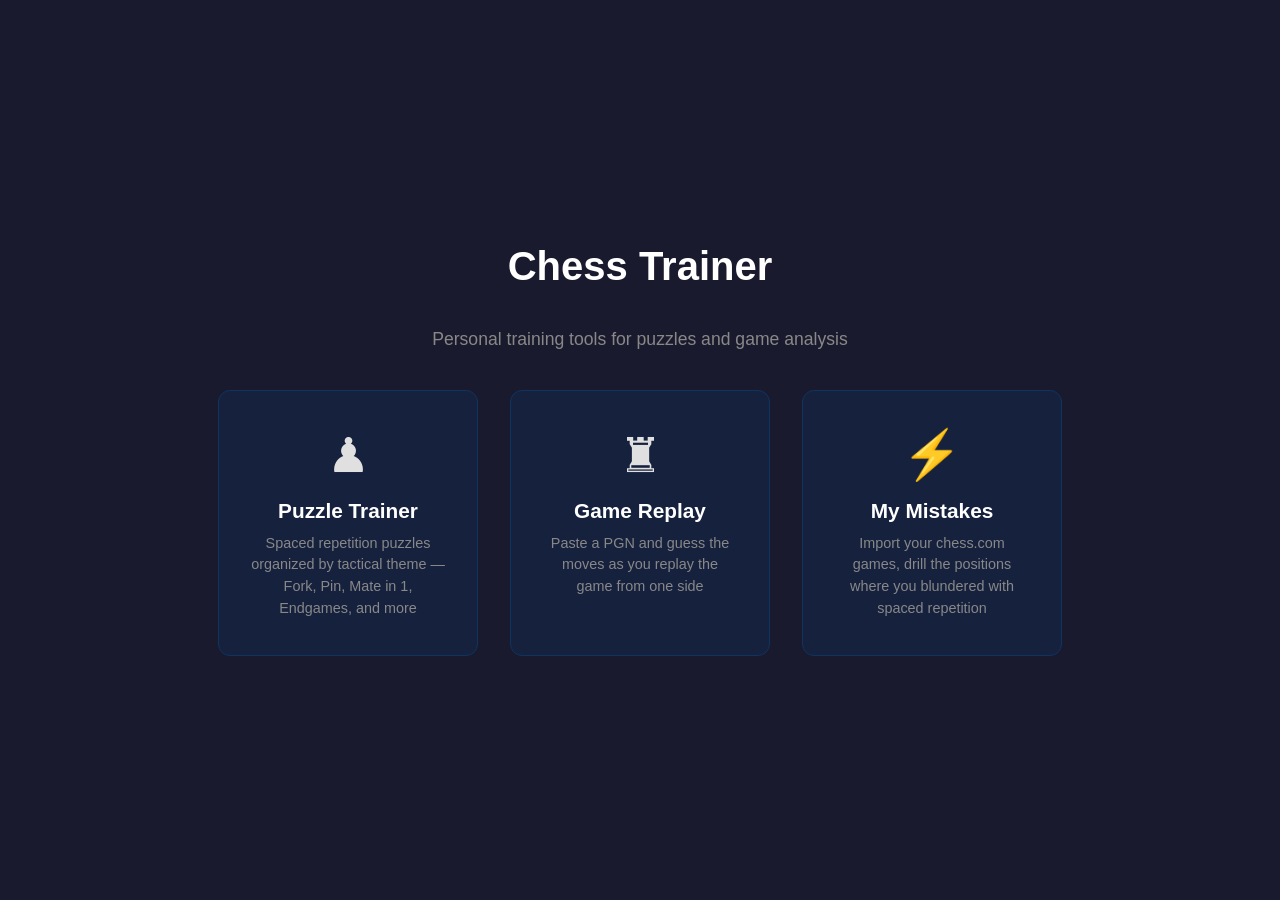
==== index.html @ f6393a5a "Initial commit: Chess Trainer app Puzzle trainer, game replay, and My Mistakes modules with spaced r" ====
<!DOCTYPE html>
<html lang="en">
<head>
  <meta charset="UTF-8">
  <meta name="viewport" content="width=device-width, initial-scale=1.0">
  <title>Chess Trainer</title>
  <link rel="stylesheet" href="css/style.css">
</head>
<body>
  <div class="home-container">
    <h1>Chess Trainer</h1>
    <p>Personal training tools for puzzles and game analysis</p>
    <div class="home-cards">
      <a href="puzzles.html" class="card">
        <div class="card-icon">♟</div>
        <h2>Puzzle Trainer</h2>
        <p>Spaced repetition puzzles organized by tactical theme — Fork, Pin, Mate in 1, Endgames, and more</p>
      </a>
      <a href="replay.html" class="card">
        <div class="card-icon">♜</div>
        <h2>Game Replay</h2>
        <p>Paste a PGN and guess the moves as you replay the game from one side</p>
      </a>
      <a href="analysis.html" class="card">
        <div class="card-icon">⚡</div>
        <h2>My Mistakes</h2>
        <p>Import your chess.com games, drill the positions where you blundered with spaced repetition</p>
      </a>
    </div>
  </div>
</body>
</html>
---- css/style.css ----
* {
  box-sizing: border-box;
  margin: 0;
  padding: 0;
}

body {
  font-family: 'Segoe UI', sans-serif;
  background: #1a1a2e;
  color: #e0e0e0;
  min-height: 100vh;
}

a { text-decoration: none; color: inherit; }

/* ── NAV ── */
nav {
  background: #16213e;
  padding: 12px 24px;
  display: flex;
  align-items: center;
  gap: 24px;
  border-bottom: 2px solid #0f3460;
}
nav .logo { font-size: 1.2rem; font-weight: 700; color: #e94560; }
nav a { color: #aaa; font-size: 0.95rem; transition: color 0.2s; }
nav a:hover, nav a.active { color: #fff; }

/* ── HOME ── */
.home-container {
  display: flex;
  flex-direction: column;
  align-items: center;
  justify-content: center;
  min-height: 100vh;
  gap: 40px;
  padding: 40px;
}
.home-container h1 { font-size: 2.5rem; color: #fff; }
.home-container > p { color: #888; font-size: 1.1rem; }
.home-cards {
  display: flex;
  gap: 32px;
  flex-wrap: wrap;
  justify-content: center;
}
.card {
  background: #16213e;
  border: 1px solid #0f3460;
  border-radius: 12px;
  padding: 36px 32px;
  width: 260px;
  text-align: center;
  transition: transform 0.2s, border-color 0.2s;
  cursor: pointer;
}
.card:hover { transform: translateY(-4px); border-color: #e94560; }
.card-icon { font-size: 3rem; margin-bottom: 16px; }
.card h2 { font-size: 1.3rem; margin-bottom: 10px; color: #fff; }
.card p { color: #888; font-size: 0.9rem; line-height: 1.5; }

/* ── PUZZLE PAGE ── */
.puzzle-layout {
  display: grid;
  grid-template-columns: 220px 1fr;
  min-height: calc(100vh - 49px);
}

/* sidebar */
.sidebar {
  background: #16213e;
  border-right: 1px solid #0f3460;
  padding: 16px 0;
  overflow-y: auto;
}
.sidebar-title {
  font-size: 0.75rem;
  font-weight: 700;
  letter-spacing: 1px;
  color: #555;
  text-transform: uppercase;
  padding: 0 16px 8px;
}
.theme-item {
  display: flex;
  justify-content: space-between;
  align-items: center;
  padding: 10px 16px;
  cursor: pointer;
  transition: background 0.15s;
  font-size: 0.9rem;
}
.theme-item:hover { background: #0f3460; }
.theme-item.active { background: #e94560; color: #fff; }
.all-due-item { border-bottom: 1px solid #0f3460; margin-bottom: 4px; color: #fff; }
.theme-item.active .theme-count { background: rgba(255,255,255,0.25); }
.theme-count {
  background: #0f3460;
  color: #aaa;
  border-radius: 10px;
  padding: 1px 8px;
  font-size: 0.75rem;
  min-width: 26px;
  text-align: center;
}

/* main area */
.puzzle-main {
  display: flex;
  flex-direction: column;
  align-items: center;
  padding: 32px 24px;
  gap: 20px;
}
.puzzle-main h2 { color: #fff; font-size: 1.1rem; align-self: flex-start; }
.board-wrap {
  position: relative;
}
#board { width: 440px; }

.info-bar {
  display: flex;
  justify-content: space-between;
  align-items: center;
  width: 440px;
  font-size: 0.85rem;
  color: #888;
}

/* ── FEEDBACK ── */
.feedback-area {
  width: 440px;
  min-height: 48px;
  display: flex;
  flex-direction: column;
  gap: 12px;
}
.feedback {
  font-size: 1.1rem;
  font-weight: 600;
  padding: 10px 16px;
  border-radius: 8px;
  display: none;
}
.feedback.correct { background: #1a4731; color: #4caf50; display: block; }
.feedback.wrong   { background: #4a1a1a; color: #e94560; display: block; }

.btn {
  padding: 10px 24px;
  border: none;
  border-radius: 8px;
  font-size: 0.95rem;
  font-weight: 600;
  cursor: pointer;
  transition: opacity 0.2s;
}
.btn:hover { opacity: 0.85; }
.btn-primary { background: #e94560; color: #fff; }
.btn-secondary { background: #0f3460; color: #ccc; }
.btn-row { display: flex; gap: 12px; }

/* SR rating buttons */
.btn-again { background: #c0392b; color: #fff; display: flex; flex-direction: column; align-items: center; gap: 2px; }
.btn-hard  { background: #d35400; color: #fff; display: flex; flex-direction: column; align-items: center; gap: 2px; }
.btn-good  { background: #27ae60; color: #fff; display: flex; flex-direction: column; align-items: center; gap: 2px; }
.btn-easy  { background: #2980b9; color: #fff; display: flex; flex-direction: column; align-items: center; gap: 2px; }
.rating-interval { font-size: 0.72rem; font-weight: 400; opacity: 0.85; }

#status-msg {
  color: #888;
  font-size: 0.9rem;
  text-align: center;
  padding: 20px;
}

/* ── BOARD FLASH ── */
.board-wrap.flash-correct { animation: flashGreen 0.5s; }
.board-wrap.flash-wrong   { animation: flashRed 0.5s; }
@keyframes flashGreen { 0%,100%{box-shadow:none} 50%{box-shadow:0 0 0 4px #4caf50} }
@keyframes flashRed   { 0%,100%{box-shadow:none} 50%{box-shadow:0 0 0 4px #e94560} }

/* ── REPLAY PAGE ── */
.replay-layout {
  display: grid;
  grid-template-columns: 220px 1fr;
  min-height: calc(100vh - 49px);
}

.replay-main {
  display: flex;
  flex-direction: column;
  align-items: center;
  padding: 24px;
  gap: 20px;
}

/* Folder sidebar */
.sidebar-new-folder {
  display: flex;
  align-items: center;
  gap: 8px;
  padding: 12px;
  border-bottom: 1px solid #0f3460;
}
.folder-input {
  flex: 1;
  background: #1a1a2e;
  border: 1px solid #0f3460;
  border-radius: 6px;
  color: #ccc;
  font-size: 0.83rem;
  padding: 5px 8px;
  outline: none;
  min-width: 0;
}
.folder-input:focus { border-color: #e94560; }
.btn-sm { padding: 6px 12px; font-size: 0.83rem; }

.folder-item { border-bottom: 1px solid #0d1526; }

.folder-header-row {
  display: flex;
  align-items: center;
  gap: 6px;
  padding: 10px 12px;
  cursor: pointer;
  transition: background 0.15s;
}
.folder-header-row:hover { background: #0f3460; }
.folder-toggle-icon { color: #555; font-size: 0.7rem; width: 12px; flex-shrink: 0; }
.folder-name-label { flex: 1; font-size: 0.88rem; color: #ccc; overflow: hidden; text-overflow: ellipsis; white-space: nowrap; }
.folder-del-btn {
  background: none;
  border: none;
  color: #444;
  cursor: pointer;
  font-size: 1.1rem;
  line-height: 1;
  padding: 0 2px;
  flex-shrink: 0;
}
.folder-del-btn:hover { color: #e94560; }

.folder-games { background: #0d1526; }
.game-item {
  display: flex;
  align-items: center;
  gap: 4px;
  padding: 7px 10px 7px 26px;
  cursor: pointer;
  transition: background 0.15s;
}
.game-item:hover { background: #0f3460; }
.game-item-name { flex: 1; font-size: 0.82rem; color: #aaa; overflow: hidden; text-overflow: ellipsis; white-space: nowrap; }
.game-item-date { font-size: 0.72rem; color: #444; flex-shrink: 0; }
.folder-empty-hint { padding: 7px 10px 7px 26px; color: #3a3a5a; font-size: 0.8rem; font-style: italic; }

.folder-select-input {
  background: #16213e;
  border: 1px solid #0f3460;
  border-radius: 6px;
  color: #ccc;
  font-size: 0.83rem;
  padding: 5px 8px;
  cursor: pointer;
  outline: none;
}
.folder-select-input:focus { border-color: #e94560; }

.pgn-panel {
  width: 100%;
  max-width: 900px;
  background: #16213e;
  border: 1px solid #0f3460;
  border-radius: 10px;
  padding: 20px;
  display: flex;
  flex-direction: column;
  gap: 12px;
}
.pgn-panel h2 { color: #fff; font-size: 1rem; }
.pgn-panel textarea {
  background: #1a1a2e;
  border: 1px solid #0f3460;
  border-radius: 6px;
  color: #ccc;
  font-family: monospace;
  font-size: 0.85rem;
  padding: 10px;
  resize: vertical;
  height: 100px;
  width: 100%;
}
.pgn-panel textarea:focus { outline: none; border-color: #e94560; }
.pgn-controls {
  display: flex;
  align-items: center;
  gap: 16px;
  flex-wrap: wrap;
}
.side-picker {
  display: flex;
  align-items: center;
  gap: 8px;
  font-size: 0.9rem;
  color: #aaa;
}
.side-btn {
  padding: 6px 18px;
  border: 1px solid #0f3460;
  border-radius: 6px;
  cursor: pointer;
  background: transparent;
  color: #aaa;
  font-size: 0.9rem;
  transition: all 0.15s;
}
.side-btn.selected { background: #e94560; border-color: #e94560; color: #fff; }

.replay-board-area {
  display: flex;
  gap: 28px;
  align-items: flex-start;
}
#replay-board { width: 440px; }

.move-list-panel {
  background: #16213e;
  border: 1px solid #0f3460;
  border-radius: 10px;
  padding: 16px;
  width: 220px;
  max-height: 480px;
  overflow-y: auto;
}
.move-list-panel h3 { font-size: 0.85rem; color: #555; margin-bottom: 10px; text-transform: uppercase; letter-spacing: 1px; }
.move-pair {
  display: flex;
  gap: 6px;
  margin-bottom: 4px;
  font-size: 0.9rem;
}
.move-num { color: #555; width: 28px; flex-shrink: 0; }
.move-san {
  padding: 1px 6px;
  border-radius: 4px;
  cursor: default;
}
.move-san.done { color: #ccc; }
.move-san.current { background: #e94560; color: #fff; }
.move-san.hidden { color: #333; background: #0f3460; }

.replay-feedback {
  font-size: 1rem;
  font-weight: 600;
  min-height: 36px;
}
.replay-feedback.correct { color: #4caf50; }
.replay-feedback.wrong   { color: #e94560; }
.replay-feedback.info    { color: #888; }

/* ── ANALYSIS PAGE ── */
.analysis-layout {
  display: grid;
  grid-template-columns: 240px 1fr;
  min-height: calc(100vh - 49px);
}

.analysis-sidebar {
  background: #16213e;
  border-right: 1px solid #0f3460;
  padding: 16px;
  overflow-y: auto;
  display: flex;
  flex-direction: column;
  gap: 16px;
}

.analysis-main {
  display: flex;
  flex-direction: column;
  align-items: center;
  padding: 32px 24px;
  gap: 20px;
}

.import-section {
  display: flex;
  flex-direction: column;
  gap: 8px;
}
.import-section-title {
  font-size: 0.72rem;
  font-weight: 700;
  letter-spacing: 1px;
  color: #555;
  text-transform: uppercase;
  margin-bottom: 4px;
}
.import-section input[type="text"],
.import-section textarea {
  background: #1a1a2e;
  border: 1px solid #0f3460;
  border-radius: 6px;
  color: #ccc;
  font-size: 0.83rem;
  padding: 6px 10px;
  width: 100%;
  outline: none;
  resize: vertical;
}
.import-section input[type="text"]:focus,
.import-section textarea:focus { border-color: #e94560; }
.import-section textarea { height: 80px; font-family: monospace; font-size: 0.78rem; }

.import-divider {
  text-align: center;
  font-size: 0.75rem;
  color: #444;
  margin: 2px 0;
}

.threshold-row {
  display: flex;
  align-items: center;
  gap: 8px;
  font-size: 0.8rem;
  color: #888;
}
.threshold-row select {
  background: #1a1a2e;
  border: 1px solid #0f3460;
  border-radius: 6px;
  color: #ccc;
  font-size: 0.8rem;
  padding: 4px 6px;
  outline: none;
  cursor: pointer;
  flex: 1;
}
.threshold-row select:focus { border-color: #e94560; }

.progress-wrap {
  display: none;
  flex-direction: column;
  gap: 4px;
}
.progress-label { font-size: 0.78rem; color: #888; }
.progress-bar-bg {
  background: #0f3460;
  border-radius: 4px;
  height: 8px;
  overflow: hidden;
}
.progress-bar-fill {
  background: #e94560;
  height: 100%;
  width: 0%;
  transition: width 0.2s;
  border-radius: 4px;
}

.stats-block {
  border-top: 1px solid #0f3460;
  padding-top: 12px;
  display: flex;
  flex-direction: column;
  gap: 6px;
}
.stat-row {
  display: flex;
  justify-content: space-between;
  align-items: center;
  font-size: 0.83rem;
  color: #888;
}
.stat-row span:last-child {
  background: #0f3460;
  color: #aaa;
  border-radius: 10px;
  padding: 1px 8px;
  font-size: 0.75rem;
}

.btn-danger {
  background: #4a1a1a;
  color: #e94560;
  border: 1px solid #7a2a2a;
  font-size: 0.8rem;
  padding: 6px 12px;
  border-radius: 6px;
  cursor: pointer;
  transition: opacity 0.2s;
  margin-top: 4px;
}
.btn-danger:hover { opacity: 0.8; }

.mistake-info-bar {
  width: 440px;
  font-size: 0.83rem;
  color: #888;
  display: flex;
  flex-wrap: wrap;
  gap: 8px;
  align-items: center;
}
.eval-drop-badge {
  background: #4a1a1a;
  color: #e94560;
  border-radius: 6px;
  padding: 2px 8px;
  font-size: 0.78rem;
  font-weight: 600;
}
.eval-drop-badge.mild { background: #3a2a10; color: #e6a817; }

/* ── CHESSBOARD OVERRIDES ── */
.square-55d63 { transition: background 0.1s; }
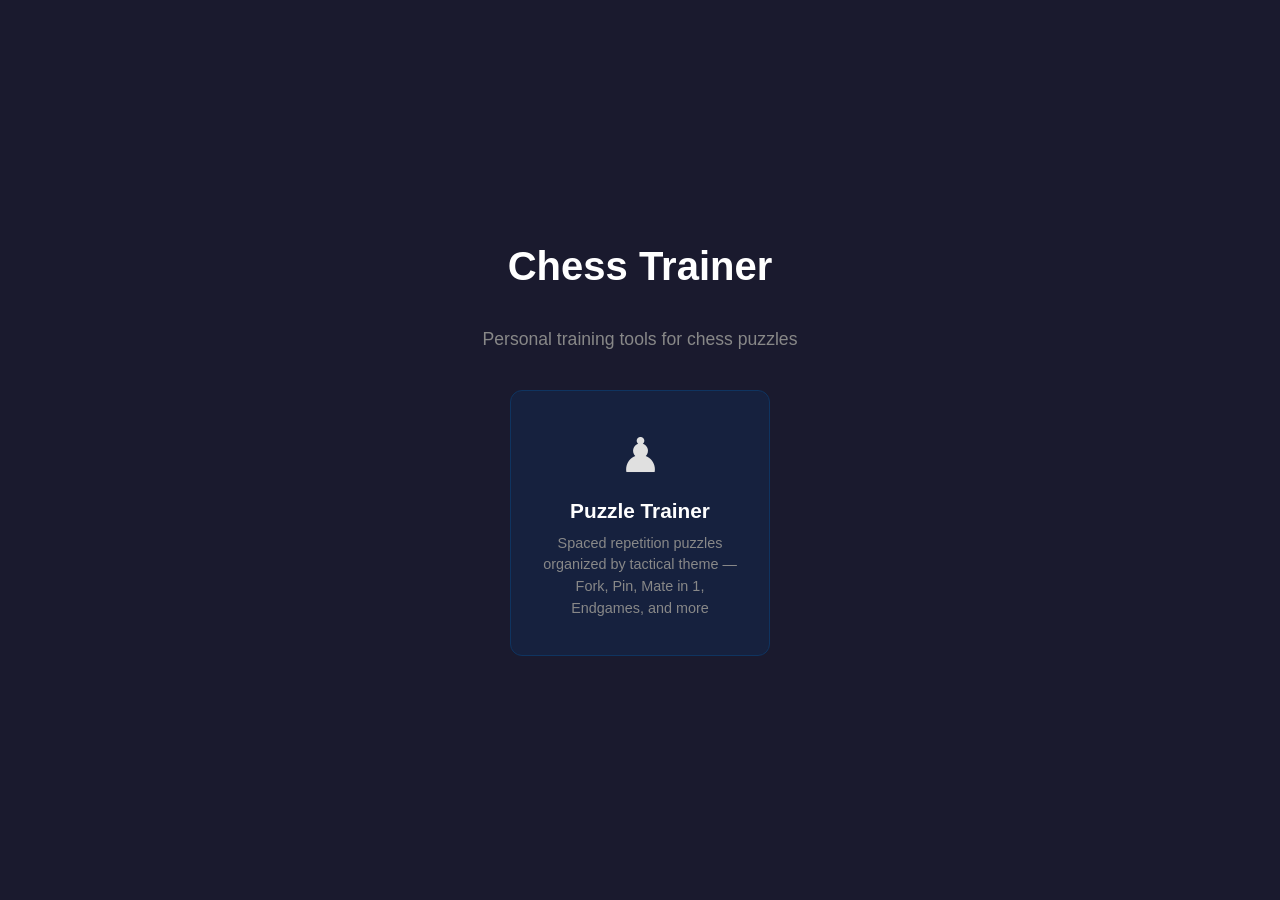
==== commit c675aa80: "Remove Game Replay and My Mistakes features Delete replay.html, replay.js, analysis.html, analysis.j" ====
--- a/index.html
+++ b/index.html
@@ -9,23 +9,13 @@
 <body>
   <div class="home-container">
     <h1>Chess Trainer</h1>
-    <p>Personal training tools for puzzles and game analysis</p>
+    <p>Personal training tools for chess puzzles</p>
     <div class="home-cards">
       <a href="puzzles.html" class="card">
         <div class="card-icon">♟</div>
         <h2>Puzzle Trainer</h2>
         <p>Spaced repetition puzzles organized by tactical theme — Fork, Pin, Mate in 1, Endgames, and more</p>
       </a>
-      <a href="replay.html" class="card">
-        <div class="card-icon">♜</div>
-        <h2>Game Replay</h2>
-        <p>Paste a PGN and guess the moves as you replay the game from one side</p>
-      </a>
-      <a href="analysis.html" class="card">
-        <div class="card-icon">⚡</div>
-        <h2>My Mistakes</h2>
-        <p>Import your chess.com games, drill the positions where you blundered with spaced repetition</p>
-      </a>
     </div>
   </div>
 </body>
--- a/css/style.css
+++ b/css/style.css
@@ -116,20 +116,20 @@
 .board-wrap {
   position: relative;
 }
-#board { width: 440px; }
+#board { width: min(92vw, 440px); }
 
 .info-bar {
   display: flex;
   justify-content: space-between;
   align-items: center;
-  width: 440px;
+  width: min(92vw, 440px);
   font-size: 0.85rem;
   color: #888;
 }
 
 /* ── FEEDBACK ── */
 .feedback-area {
-  width: 440px;
+  width: min(92vw, 440px);
   min-height: 48px;
   display: flex;
   flex-direction: column;
@@ -322,7 +322,7 @@
   gap: 28px;
   align-items: flex-start;
 }
-#replay-board { width: 440px; }
+#replay-board { width: min(92vw, 440px); }
 
 .move-list-panel {
   background: #16213e;
@@ -496,7 +496,7 @@
 .btn-danger:hover { opacity: 0.8; }
 
 .mistake-info-bar {
-  width: 440px;
+  width: min(92vw, 440px);
   font-size: 0.83rem;
   color: #888;
   display: flex;
@@ -516,3 +516,119 @@
 
 /* ── CHESSBOARD OVERRIDES ── */
 .square-55d63 { transition: background 0.1s; }
+
+/* ── TAP-TO-MOVE HIGHLIGHTS ── */
+.square-55d63.tap-selected {
+  background: rgba(20, 200, 60, 0.70) !important;
+}
+.square-55d63.tap-legal {
+  background: rgba(20, 200, 60, 0.30) !important;
+}
+
+/* ── RESPONSIVE ─────────────────────────────────────────────────────────────── */
+@media (max-width: 768px) {
+
+  /* Nav: logo on first row, links wrap below */
+  nav {
+    flex-wrap: wrap;
+    gap: 6px 16px;
+    padding: 10px 16px;
+  }
+  nav .logo { width: 100%; font-size: 1rem; }
+  nav a { font-size: 0.88rem; }
+
+  /* Home */
+  .home-container { padding: 32px 16px; gap: 24px; min-height: auto; }
+  .home-container h1 { font-size: 1.8rem; }
+  .home-cards { gap: 16px; }
+  .card { width: 100%; max-width: 360px; padding: 24px 20px; }
+
+  /* ── Board: fill screen width ── */
+  #board,
+  #replay-board { width: min(92vw, 440px) !important; }
+
+  /* Elements that mirror board width */
+  .info-bar,
+  .feedback-area,
+  .mistake-info-bar { width: min(92vw, 440px); }
+
+  /* ── Puzzle layout: sidebar → horizontal scroll strip ── */
+  .puzzle-layout { grid-template-columns: 1fr; }
+
+  .sidebar {
+    border-right: none;
+    border-bottom: 1px solid #0f3460;
+    display: flex;
+    flex-direction: row;
+    overflow-x: auto;
+    overflow-y: hidden;
+    padding: 4px 0;
+    /* hide scrollbar but keep scroll */
+    scrollbar-width: none;
+  }
+  .sidebar::-webkit-scrollbar { display: none; }
+  .sidebar-title { display: none; }
+  .theme-item {
+    flex-shrink: 0;
+    white-space: nowrap;
+    padding: 10px 14px;
+    font-size: 0.85rem;
+  }
+  /* hide count badges in horizontal mode — not enough space */
+  .theme-item .theme-count { display: none; }
+  .theme-item.active .theme-count { display: inline; }
+
+  .puzzle-main { padding: 16px 12px; }
+
+  /* ── Replay layout: stack sidebar then main ── */
+  .replay-layout { grid-template-columns: 1fr; }
+
+  /* Folder sidebar on mobile: compact, max 180px tall, scrollable */
+  .replay-layout .sidebar {
+    flex-direction: column;
+    max-height: 180px;
+    border-right: none;
+    border-bottom: 1px solid #0f3460;
+    overflow-y: auto;
+  }
+
+  .replay-main { padding: 12px; }
+
+  .pgn-panel { padding: 14px; }
+  .pgn-panel textarea { height: 72px; }
+
+  /* Stack board and move list vertically */
+  .replay-board-area {
+    flex-direction: column;
+    align-items: center;
+    gap: 16px;
+  }
+  .move-list-panel {
+    width: min(92vw, 440px);
+    max-height: 160px;
+  }
+
+  /* Save section: stack select and button */
+  #save-section { flex-wrap: wrap; }
+
+  /* Game info: allow wrapping */
+  #game-info { white-space: normal; word-break: break-word; }
+
+  /* ── Analysis layout: stack sidebar then main ── */
+  .analysis-layout { grid-template-columns: 1fr; }
+  .analysis-sidebar {
+    border-right: none;
+    border-bottom: 1px solid #0f3460;
+    max-height: 260px;
+    overflow-y: auto;
+  }
+  .analysis-main { padding: 16px 12px; }
+
+  /* ── Buttons: easier to tap, wrap when needed ── */
+  .btn { padding: 12px 20px; font-size: 0.95rem; }
+  .btn-sm { padding: 10px 14px; }
+  .btn-again, .btn-hard, .btn-good, .btn-easy { padding: 10px 14px; }
+
+  #rating-btns { flex-wrap: wrap; }
+  .btn-row { flex-wrap: wrap; }
+}
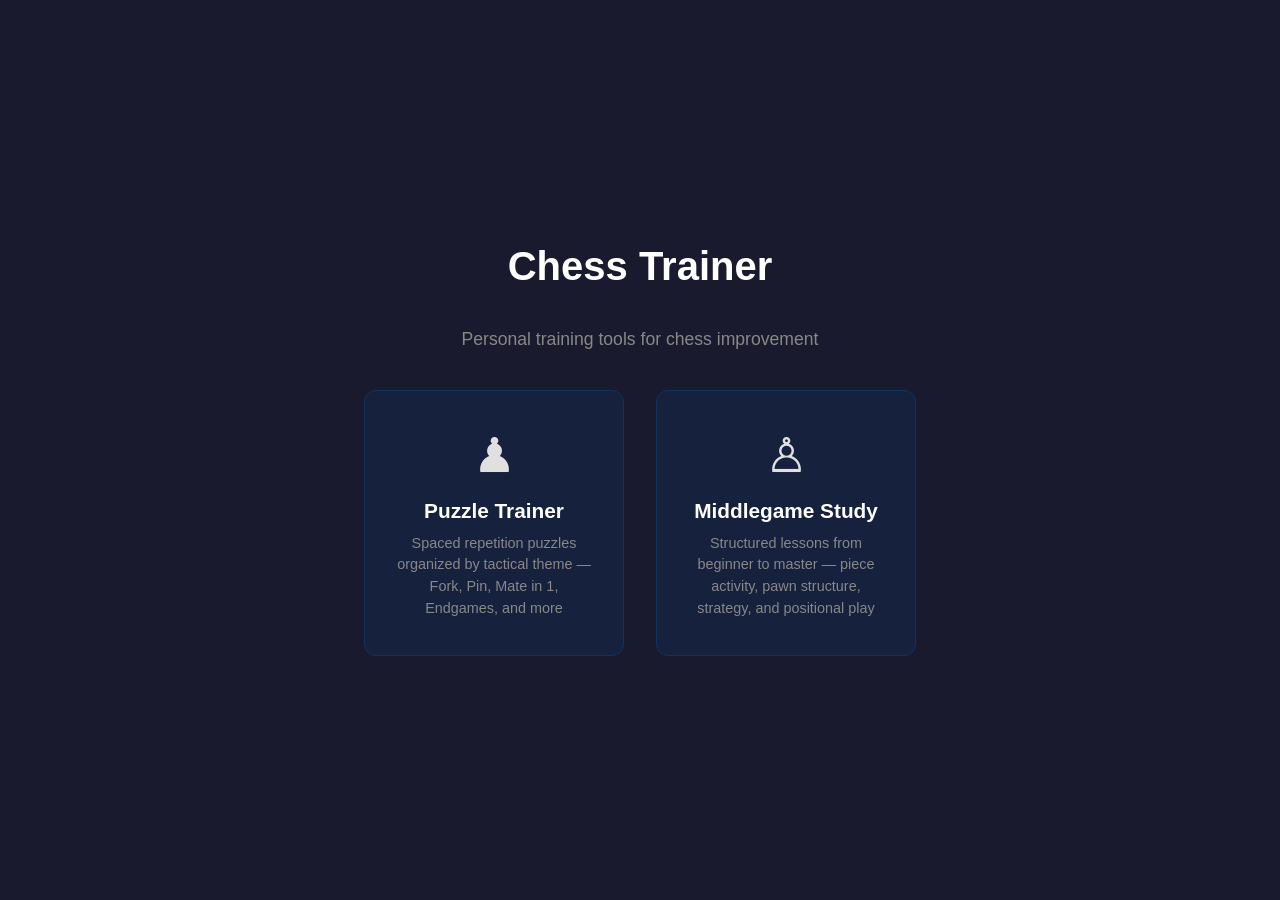
==== commit 96ef64a7: "Add Middlegame Study section with 26 topics across 6 levels - New middlegame.html with sidebar + les" ====
--- a/index.html
+++ b/index.html
@@ -9,13 +9,18 @@
 <body>
   <div class="home-container">
     <h1>Chess Trainer</h1>
-    <p>Personal training tools for chess puzzles</p>
+    <p>Personal training tools for chess improvement</p>
     <div class="home-cards">
       <a href="puzzles.html" class="card">
         <div class="card-icon">♟</div>
         <h2>Puzzle Trainer</h2>
         <p>Spaced repetition puzzles organized by tactical theme — Fork, Pin, Mate in 1, Endgames, and more</p>
       </a>
+      <a href="middlegame.html" class="card">
+        <div class="card-icon">♙</div>
+        <h2>Middlegame Study</h2>
+        <p>Structured lessons from beginner to master — piece activity, pawn structure, strategy, and positional play</p>
+      </a>
     </div>
   </div>
 </body>
--- a/css/style.css
+++ b/css/style.css
@@ -632,3 +632,190 @@
   #rating-btns { flex-wrap: wrap; }
   .btn-row { flex-wrap: wrap; }
 }
+
+/* ── MIDDLEGAME STUDY ────────────────────────────────────────────────────────── */
+
+.mg-layout {
+  display: grid;
+  grid-template-columns: 240px 1fr;
+  min-height: calc(100vh - 49px);
+}
+
+/* Sidebar */
+.mg-sidebar { padding: 0; overflow-y: auto; }
+
+.mg-progress-summary {
+  padding: 10px 16px;
+  border-bottom: 1px solid #0f3460;
+  font-size: 0.78rem;
+  color: #555;
+  text-align: center;
+  letter-spacing: 0.3px;
+}
+
+.mg-level { border-bottom: 1px solid #0d1526; }
+
+.mg-level-header {
+  display: flex;
+  align-items: center;
+  gap: 8px;
+  padding: 9px 16px;
+  cursor: pointer;
+  transition: background 0.15s;
+  user-select: none;
+}
+.mg-level-header:hover { background: #0f3460; }
+
+.mg-level-toggle { font-size: 0.65rem; color: #555; width: 10px; flex-shrink: 0; }
+.mg-level-name   { flex: 1; font-size: 0.75rem; font-weight: 700; letter-spacing: 0.5px; color: #888; text-transform: uppercase; }
+.mg-level-count  { font-size: 0.7rem; color: #555; background: #0f3460; border-radius: 10px; padding: 1px 7px; }
+
+.mg-topic-item {
+  display: flex;
+  justify-content: space-between;
+  align-items: center;
+  padding: 8px 16px 8px 28px;
+  cursor: pointer;
+  transition: background 0.15s;
+  font-size: 0.87rem;
+  color: #aaa;
+}
+.mg-topic-item:hover         { background: #0f3460; }
+.mg-topic-item.active        { background: #e94560; color: #fff; }
+.mg-topic-item.done          { color: #4caf50; }
+.mg-topic-item.active.done   { color: #fff; }
+.mg-topic-check              { font-size: 0.75rem; color: #4caf50; min-width: 14px; }
+.mg-topic-item.active .mg-topic-check { color: rgba(255,255,255,0.85); }
+
+/* Main content */
+.mg-main {
+  overflow-y: auto;
+  padding: 32px 40px;
+  display: flex;
+  flex-direction: column;
+  gap: 24px;
+}
+
+/* Welcome */
+.mg-welcome {
+  display: flex;
+  flex-direction: column;
+  align-items: center;
+  justify-content: center;
+  min-height: 60vh;
+  gap: 14px;
+  text-align: center;
+  color: #555;
+}
+.mg-welcome-icon { font-size: 3rem; }
+.mg-welcome h2   { color: #fff; margin: 0; }
+
+/* Lesson header */
+.mg-lesson-header {
+  display: flex;
+  align-items: center;
+  gap: 14px;
+  flex-wrap: wrap;
+}
+.mg-lesson-header h1 { font-size: 1.5rem; color: #fff; font-weight: 700; margin: 0; }
+
+/* Level badge colours */
+.mg-level-badge  { padding: 3px 12px; border-radius: 12px; font-size: 0.75rem; font-weight: 700; letter-spacing: 0.5px; }
+.mg-level-1      { background: #1a3a1a; color: #4caf50; }
+.mg-level-2      { background: #1a2a3a; color: #42a5f5; }
+.mg-level-3      { background: #2a2a1a; color: #ffee58; }
+.mg-level-4      { background: #2a1a1a; color: #ff7043; }
+.mg-level-5      { background: #2a1a2a; color: #ab47bc; }
+.mg-level-6      { background: #3a2a1a; color: #ffb300; }
+
+/* Summary */
+.mg-summary {
+  display: flex;
+  flex-direction: column;
+  gap: 12px;
+  line-height: 1.75;
+  color: #ccc;
+  font-size: 0.94rem;
+  max-width: 760px;
+}
+.mg-summary p { margin: 0; }
+
+/* Section labels */
+.mg-section-label {
+  font-size: 0.72rem;
+  font-weight: 700;
+  letter-spacing: 1px;
+  text-transform: uppercase;
+  color: #555;
+  border-top: 1px solid #0f3460;
+  padding-top: 18px;
+  display: flex;
+  align-items: center;
+  gap: 12px;
+}
+.mg-ex-count {
+  background: #0f3460;
+  color: #888;
+  border-radius: 10px;
+  padding: 1px 8px;
+  font-size: 0.68rem;
+}
+
+/* Examples */
+.mg-examples { display: flex; flex-wrap: wrap; gap: 28px; align-items: flex-start; }
+.mg-example-card { display: flex; flex-direction: column; gap: 10px; min-width: 220px; max-width: 340px; flex: 1; }
+.mg-example-board { width: 100%; }
+.mg-example-caption { font-size: 0.83rem; color: #888; line-height: 1.55; margin: 0; }
+
+/* Exercise cards */
+.mg-exercises { display: flex; flex-direction: column; gap: 20px; }
+
+.mg-ex-card {
+  background: #16213e;
+  border: 1px solid #0f3460;
+  border-radius: 10px;
+  padding: 18px;
+  display: flex;
+  flex-direction: column;
+  gap: 12px;
+  transition: border-color 0.2s, opacity 0.2s;
+}
+.mg-ex-card.mg-ex-locked { opacity: 0.4; pointer-events: none; }
+.mg-ex-card.mg-ex-done   { border-color: #1a4731; }
+
+.mg-ex-card-header { display: flex; justify-content: space-between; align-items: center; }
+.mg-ex-number      { font-size: 0.72rem; font-weight: 700; letter-spacing: 0.5px; color: #555; text-transform: uppercase; }
+.mg-ex-status      { font-size: 0.8rem; font-weight: 600; }
+.mg-ex-status.solved { color: #4caf50; }
+
+.mg-ex-board-wrap { position: relative; width: fit-content; }
+.mg-ex-board      { width: min(68vw, 340px); }
+
+.mg-ex-feedback { font-size: 0.9rem; font-weight: 600; padding: 8px 12px; border-radius: 6px; display: none; }
+.mg-ex-feedback.correct { background: #1a4731; color: #4caf50; display: block; }
+.mg-ex-feedback.wrong   { background: #4a1a1a; color: #e94560; display: block; }
+
+.mg-ex-actions { display: flex; gap: 8px; }
+
+/* Mark as Done */
+.mg-done-area {
+  display: flex;
+  align-items: center;
+  gap: 16px;
+  padding: 20px 0 32px;
+  border-top: 1px solid #0f3460;
+  flex-wrap: wrap;
+}
+.mg-done-btn       { min-width: 160px; }
+.mg-done-note      { font-size: 0.83rem; color: #555; }
+.mg-done-confirmed { background: #1a4731 !important; color: #4caf50 !important; border-color: #1a4731 !important; }
+
+/* ── MIDDLEGAME RESPONSIVE ── */
+@media (max-width: 768px) {
+  .mg-layout { grid-template-columns: 1fr; }
+  .mg-sidebar { border-right: none; border-bottom: 1px solid #0f3460; max-height: 200px; overflow-y: auto; }
+  .mg-main { padding: 16px; }
+  .mg-examples { flex-direction: column; }
+  .mg-example-card { max-width: 100%; }
+  .mg-ex-board { width: min(88vw, 340px); }
+}
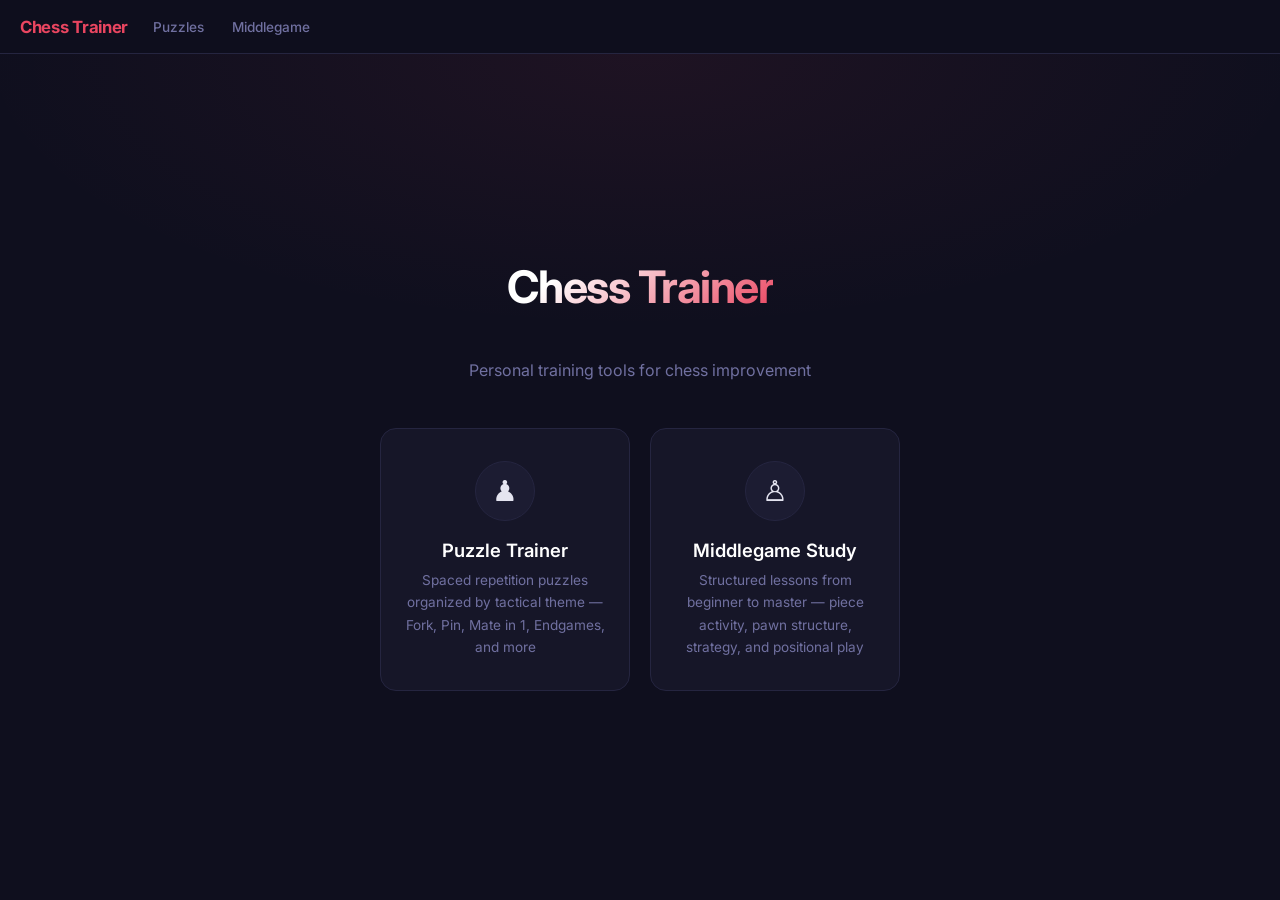
==== commit b24175af: "Redesign entire app with new design system - CSS variables for color, spacing, typography - Google F" ====
--- a/index.html
+++ b/index.html
@@ -7,7 +7,14 @@
   <link rel="stylesheet" href="css/style.css">
 </head>
 <body>
-  <div class="home-container">
+
+<nav>
+  <span class="logo">Chess Trainer</span>
+  <a href="puzzles.html">Puzzles</a>
+  <a href="middlegame.html">Middlegame</a>
+</nav>
+
+<div class="home-container">
     <h1>Chess Trainer</h1>
     <p>Personal training tools for chess improvement</p>
     <div class="home-cards">
@@ -23,5 +30,6 @@
       </a>
     </div>
   </div>
+
 </body>
 </html>
--- a/css/style.css
+++ b/css/style.css
@@ -1,821 +1,512 @@
-* {
-  box-sizing: border-box;
-  margin: 0;
-  padding: 0;
-}
+@import url('https://fonts.googleapis.com/css2?family=Inter:wght@400;500;600;700&display=swap');
+
+/* ─── Variables ─────────────────────────────────────────────────────────── */
+:root {
+  --bg:         #0f0f1e;
+  --surface:    #161628;
+  --surface-2:  #1c1c32;
+  --border:     #252540;
+  --accent:     #e94560;
+  --accent-dim: rgba(233,69,96,0.13);
+  --green:      #22c55e;
+  --green-bg:   rgba(20,83,45,0.35);
+  --red-bg:     rgba(127,29,29,0.3);
+  --text:       #e4e4f0;
+  --muted:      #7070a0;
+  --subtle:     #35354e;
+  --nav-h:      54px;
+  --sidebar-w:  240px;
+}
+
+/* ─── Reset ─────────────────────────────────────────────────────────────── */
+*, *::before, *::after { box-sizing: border-box; margin: 0; padding: 0; }
+a { text-decoration: none; color: inherit; }
 
 body {
-  font-family: 'Segoe UI', sans-serif;
-  background: #1a1a2e;
-  color: #e0e0e0;
+  font-family: 'Inter', 'Segoe UI', system-ui, sans-serif;
+  background: var(--bg);
+  color: var(--text);
   min-height: 100vh;
-}
-
-a { text-decoration: none; color: inherit; }
-
-/* ── NAV ── */
+  -webkit-font-smoothing: antialiased;
+}
+
+/* ─── NAV ───────────────────────────────────────────────────────────────── */
 nav {
-  background: #16213e;
-  padding: 12px 24px;
-  display: flex;
-  align-items: center;
-  gap: 24px;
-  border-bottom: 2px solid #0f3460;
-}
-nav .logo { font-size: 1.2rem; font-weight: 700; color: #e94560; }
-nav a { color: #aaa; font-size: 0.95rem; transition: color 0.2s; }
-nav a:hover, nav a.active { color: #fff; }
-
-/* ── HOME ── */
+  position: sticky;
+  top: 0;
+  z-index: 200;
+  height: var(--nav-h);
+  background: rgba(15,15,30,0.92);
+  backdrop-filter: blur(16px);
+  -webkit-backdrop-filter: blur(16px);
+  border-bottom: 1px solid var(--border);
+  padding: 0 20px;
+  display: flex;
+  align-items: center;
+  gap: 2px;
+}
+nav .logo {
+  font-size: 1.05rem;
+  font-weight: 700;
+  color: var(--accent);
+  letter-spacing: -0.3px;
+  margin-right: 10px;
+  white-space: nowrap;
+}
+nav a {
+  color: var(--muted);
+  font-size: 0.85rem;
+  font-weight: 500;
+  padding: 6px 13px;
+  border-radius: 20px;
+  transition: color 0.2s, background 0.2s;
+  white-space: nowrap;
+}
+nav a:hover  { color: var(--text); background: var(--surface-2); }
+nav a.active { color: #fff; background: var(--accent); }
+
+/* ─── HOME ──────────────────────────────────────────────────────────────── */
 .home-container {
   display: flex;
   flex-direction: column;
   align-items: center;
   justify-content: center;
-  min-height: 100vh;
-  gap: 40px;
-  padding: 40px;
-}
-.home-container h1 { font-size: 2.5rem; color: #fff; }
-.home-container > p { color: #888; font-size: 1.1rem; }
+  min-height: calc(100vh - var(--nav-h));
+  gap: 48px;
+  padding: 60px 24px;
+  background: radial-gradient(ellipse 80% 50% at 50% 0%, rgba(233,69,96,0.07) 0%, transparent 65%);
+}
+.home-container h1 {
+  font-size: 2.8rem;
+  font-weight: 700;
+  letter-spacing: -1.5px;
+  line-height: 1.1;
+  background: linear-gradient(140deg, #fff 20%, #e94560 100%);
+  -webkit-background-clip: text;
+  -webkit-text-fill-color: transparent;
+  background-clip: text;
+  text-align: center;
+}
+.home-container > p { color: var(--muted); font-size: 1rem; text-align: center; }
+
 .home-cards {
   display: flex;
-  gap: 32px;
+  gap: 20px;
   flex-wrap: wrap;
   justify-content: center;
 }
 .card {
-  background: #16213e;
-  border: 1px solid #0f3460;
-  border-radius: 12px;
-  padding: 36px 32px;
-  width: 260px;
+  background: var(--surface);
+  border: 1px solid var(--border);
+  border-radius: 16px;
+  padding: 32px 24px;
+  width: 250px;
   text-align: center;
-  transition: transform 0.2s, border-color 0.2s;
+  transition: transform 0.25s, border-color 0.25s, box-shadow 0.25s;
   cursor: pointer;
 }
-.card:hover { transform: translateY(-4px); border-color: #e94560; }
-.card-icon { font-size: 3rem; margin-bottom: 16px; }
-.card h2 { font-size: 1.3rem; margin-bottom: 10px; color: #fff; }
-.card p { color: #888; font-size: 0.9rem; line-height: 1.5; }
-
-/* ── PUZZLE PAGE ── */
+.card:hover {
+  transform: translateY(-6px);
+  border-color: var(--accent);
+  box-shadow: 0 20px 50px rgba(233,69,96,0.12);
+}
+.card-icon {
+  width: 60px;
+  height: 60px;
+  margin: 0 auto 18px;
+  background: var(--surface-2);
+  border-radius: 50%;
+  border: 1px solid var(--border);
+  display: flex;
+  align-items: center;
+  justify-content: center;
+  font-size: 1.8rem;
+  transition: border-color 0.25s, background 0.25s;
+}
+.card:hover .card-icon { border-color: var(--accent); background: var(--accent-dim); }
+.card h2 { font-size: 1.15rem; margin-bottom: 8px; color: #fff; font-weight: 600; }
+.card p  { color: var(--muted); font-size: 0.85rem; line-height: 1.65; }
+
+/* ─── SIDEBAR (shared base) ─────────────────────────────────────────────── */
+.sidebar {
+  background: var(--surface);
+  border-right: 1px solid var(--border);
+  padding: 10px 0;
+  overflow-y: auto;
+}
+.sidebar-title {
+  font-size: 0.63rem;
+  font-weight: 700;
+  letter-spacing: 1.2px;
+  color: var(--subtle);
+  text-transform: uppercase;
+  padding: 14px 16px 6px;
+}
+.theme-item {
+  display: flex;
+  justify-content: space-between;
+  align-items: center;
+  padding: 9px 16px;
+  cursor: pointer;
+  transition: background 0.15s;
+  font-size: 0.875rem;
+  color: var(--muted);
+}
+.theme-item:hover  { background: var(--surface-2); color: var(--text); }
+.theme-item.active { background: var(--accent-dim); color: var(--accent); font-weight: 500; }
+.all-due-item { border-bottom: 1px solid var(--border); margin-bottom: 6px; color: var(--text); font-weight: 600; }
+.theme-count {
+  background: var(--surface-2);
+  color: var(--muted);
+  border-radius: 10px;
+  padding: 1px 8px;
+  font-size: 0.7rem;
+  min-width: 26px;
+  text-align: center;
+}
+.theme-item.active .theme-count { background: rgba(233,69,96,0.2); color: var(--accent); }
+
+/* ─── PUZZLE LAYOUT ─────────────────────────────────────────────────────── */
 .puzzle-layout {
   display: grid;
-  grid-template-columns: 220px 1fr;
-  min-height: calc(100vh - 49px);
-}
-
-/* sidebar */
-.sidebar {
-  background: #16213e;
-  border-right: 1px solid #0f3460;
-  padding: 16px 0;
+  grid-template-columns: var(--sidebar-w) 1fr;
+  min-height: calc(100vh - var(--nav-h));
+}
+.puzzle-main {
+  display: flex;
+  flex-direction: column;
+  align-items: center;
+  padding: 36px 24px;
+  gap: 20px;
   overflow-y: auto;
 }
-.sidebar-title {
-  font-size: 0.75rem;
-  font-weight: 700;
-  letter-spacing: 1px;
-  color: #555;
-  text-transform: uppercase;
-  padding: 0 16px 8px;
-}
-.theme-item {
+.board-wrap { position: relative; }
+#board { width: min(90vw, 440px); }
+.info-bar {
+  width: min(90vw, 440px);
   display: flex;
   justify-content: space-between;
   align-items: center;
+  font-size: 0.8rem;
+  color: var(--muted);
+}
+
+/* ─── FEEDBACK ──────────────────────────────────────────────────────────── */
+.feedback-area {
+  width: min(90vw, 440px);
+  display: flex;
+  flex-direction: column;
+  gap: 12px;
+}
+.feedback {
+  font-size: 0.97rem;
+  font-weight: 600;
+  padding: 12px 16px;
+  border-radius: 8px;
+  display: none;
+  border: 1px solid transparent;
+}
+.feedback.correct { background: var(--green-bg); color: var(--green); border-color: rgba(34,197,94,0.25); display: block; }
+.feedback.wrong   { background: var(--red-bg); color: var(--accent); border-color: rgba(233,69,96,0.2); display: block; }
+
+#status-msg {
+  color: var(--muted);
+  font-size: 0.9rem;
+  text-align: center;
+  padding: 60px 20px;
+  line-height: 1.8;
+}
+
+/* ─── BUTTONS ───────────────────────────────────────────────────────────── */
+.btn {
+  padding: 10px 22px;
+  border: none;
+  border-radius: 8px;
+  font-size: 0.88rem;
+  font-weight: 600;
+  cursor: pointer;
+  transition: opacity 0.2s, transform 0.15s, box-shadow 0.15s;
+  font-family: inherit;
+  display: inline-flex;
+  align-items: center;
+  justify-content: center;
+  gap: 6px;
+}
+.btn:hover  { opacity: 0.87; transform: translateY(-1px); }
+.btn:active { transform: translateY(0); opacity: 1; }
+
+.btn-primary {
+  background: linear-gradient(135deg, #e94560, #c73652);
+  color: #fff;
+  box-shadow: 0 4px 16px rgba(233,69,96,0.25);
+}
+.btn-primary:hover { box-shadow: 0 6px 22px rgba(233,69,96,0.35); }
+.btn-secondary { background: var(--surface-2); color: var(--muted); border: 1px solid var(--border); }
+.btn-row { display: flex; gap: 10px; }
+
+/* SR rating */
+.btn-again { background: linear-gradient(135deg, #dc2626, #991b1b); color: #fff; }
+.btn-hard  { background: linear-gradient(135deg, #d97706, #92400e); color: #fff; }
+.btn-good  { background: linear-gradient(135deg, #16a34a, #14532d); color: #fff; }
+.btn-easy  { background: linear-gradient(135deg, #2563eb, #1d4ed8); color: #fff; }
+.btn-again, .btn-hard, .btn-good, .btn-easy {
+  display: inline-flex;
+  flex-direction: column;
+  align-items: center;
+  gap: 1px;
+}
+.rating-interval { font-size: 0.67rem; font-weight: 400; opacity: 0.8; }
+
+/* ─── BOARD FLASH ───────────────────────────────────────────────────────── */
+.board-wrap.flash-correct,
+.mg-ex-board-wrap.flash-correct { animation: flashGreen 0.5s ease; }
+.board-wrap.flash-wrong,
+.mg-ex-board-wrap.flash-wrong   { animation: flashRed   0.5s ease; }
+@keyframes flashGreen { 0%,100%{box-shadow:none} 50%{box-shadow:0 0 0 5px rgba(34,197,94,0.55)} }
+@keyframes flashRed   { 0%,100%{box-shadow:none} 50%{box-shadow:0 0 0 5px rgba(233,69,96,0.55)} }
+
+/* ─── CHESSBOARD OVERRIDES ──────────────────────────────────────────────── */
+.square-55d63 { transition: background 0.1s; }
+.square-55d63.tap-selected { background: rgba(34,197,94,0.70) !important; }
+.square-55d63.tap-legal    { background: rgba(34,197,94,0.28) !important; }
+
+/* ─── MIDDLEGAME LAYOUT ─────────────────────────────────────────────────── */
+.mg-layout {
+  display: grid;
+  grid-template-columns: var(--sidebar-w) 1fr;
+  min-height: calc(100vh - var(--nav-h));
+}
+
+/* Sidebar overrides */
+.mg-sidebar { padding: 0; }
+.mg-progress-summary {
+  padding: 10px 16px;
+  border-bottom: 1px solid var(--border);
+  font-size: 0.72rem;
+  color: var(--subtle);
+  text-align: center;
+  letter-spacing: 0.3px;
+}
+.mg-level { border-bottom: 1px solid rgba(37,37,64,0.6); }
+.mg-level-header {
+  display: flex;
+  align-items: center;
+  gap: 8px;
   padding: 10px 16px;
   cursor: pointer;
   transition: background 0.15s;
-  font-size: 0.9rem;
-}
-.theme-item:hover { background: #0f3460; }
-.theme-item.active { background: #e94560; color: #fff; }
-.all-due-item { border-bottom: 1px solid #0f3460; margin-bottom: 4px; color: #fff; }
-.theme-item.active .theme-count { background: rgba(255,255,255,0.25); }
-.theme-count {
-  background: #0f3460;
-  color: #aaa;
+  user-select: none;
+}
+.mg-level-header:hover { background: var(--surface-2); }
+.mg-level-toggle { font-size: 0.6rem; color: var(--subtle); width: 10px; flex-shrink: 0; }
+.mg-level-name   { flex: 1; font-size: 0.67rem; font-weight: 700; letter-spacing: 0.8px; color: var(--muted); text-transform: uppercase; }
+.mg-level-count  { font-size: 0.67rem; color: var(--muted); background: var(--surface-2); border-radius: 10px; padding: 1px 7px; }
+.mg-topic-item {
+  display: flex;
+  justify-content: space-between;
+  align-items: center;
+  padding: 8px 16px 8px 28px;
+  cursor: pointer;
+  transition: background 0.15s;
+  font-size: 0.845rem;
+  color: var(--muted);
+}
+.mg-topic-item:hover       { background: var(--surface-2); color: var(--text); }
+.mg-topic-item.active      { background: var(--accent-dim); color: var(--accent); font-weight: 500; }
+.mg-topic-item.done        { color: var(--green); }
+.mg-topic-item.active.done { color: var(--accent); }
+.mg-topic-check            { font-size: 0.72rem; color: var(--green); min-width: 14px; }
+.mg-topic-item.active .mg-topic-check { color: var(--accent); }
+
+/* Lesson content */
+.mg-main {
+  overflow-y: auto;
+  padding: 36px 44px;
+  display: flex;
+  flex-direction: column;
+  gap: 28px;
+}
+.mg-welcome {
+  display: flex;
+  flex-direction: column;
+  align-items: center;
+  justify-content: center;
+  min-height: 60vh;
+  gap: 14px;
+  text-align: center;
+  color: var(--muted);
+}
+.mg-welcome-icon { font-size: 4rem; opacity: 0.3; margin-bottom: 4px; }
+.mg-welcome h2   { color: var(--text); font-size: 1.4rem; font-weight: 600; }
+
+.mg-lesson-header { display: flex; align-items: center; gap: 12px; flex-wrap: wrap; }
+.mg-lesson-header h1 { font-size: 1.55rem; color: #fff; font-weight: 700; letter-spacing: -0.5px; }
+
+/* Level badges */
+.mg-level-badge { padding: 4px 13px; border-radius: 20px; font-size: 0.7rem; font-weight: 700; letter-spacing: 0.5px; border: 1px solid; }
+.mg-level-1 { background: rgba(34,197,94,0.1);   color: #22c55e; border-color: rgba(34,197,94,0.3); }
+.mg-level-2 { background: rgba(66,165,245,0.1);  color: #42a5f5; border-color: rgba(66,165,245,0.3); }
+.mg-level-3 { background: rgba(250,204,21,0.1);  color: #facc15; border-color: rgba(250,204,21,0.3); }
+.mg-level-4 { background: rgba(251,146,60,0.1);  color: #fb923c; border-color: rgba(251,146,60,0.3); }
+.mg-level-5 { background: rgba(192,132,252,0.1); color: #c084fc; border-color: rgba(192,132,252,0.3); }
+.mg-level-6 { background: rgba(251,191,36,0.1);  color: #fbbf24; border-color: rgba(251,191,36,0.3); }
+
+/* Summary */
+.mg-summary { max-width: 700px; }
+.mg-summary p { color: #9090b8; font-size: 0.93rem; line-height: 1.8; margin-bottom: 12px; }
+.mg-summary p:last-child { margin-bottom: 0; }
+
+/* Section labels */
+.mg-section-label {
+  font-size: 0.65rem;
+  font-weight: 700;
+  letter-spacing: 1.2px;
+  text-transform: uppercase;
+  color: var(--subtle);
+  border-top: 1px solid var(--border);
+  padding-top: 20px;
+  display: flex;
+  align-items: center;
+  gap: 10px;
+}
+.mg-ex-count {
+  background: var(--surface-2);
+  color: var(--muted);
   border-radius: 10px;
   padding: 1px 8px;
-  font-size: 0.75rem;
-  min-width: 26px;
-  text-align: center;
-}
-
-/* main area */
-.puzzle-main {
-  display: flex;
-  flex-direction: column;
-  align-items: center;
-  padding: 32px 24px;
-  gap: 20px;
-}
-.puzzle-main h2 { color: #fff; font-size: 1.1rem; align-self: flex-start; }
-.board-wrap {
-  position: relative;
-}
-#board { width: min(92vw, 440px); }
-
-.info-bar {
-  display: flex;
-  justify-content: space-between;
-  align-items: center;
-  width: min(92vw, 440px);
-  font-size: 0.85rem;
-  color: #888;
-}
-
-/* ── FEEDBACK ── */
-.feedback-area {
-  width: min(92vw, 440px);
-  min-height: 48px;
-  display: flex;
-  flex-direction: column;
-  gap: 12px;
-}
-.feedback {
-  font-size: 1.1rem;
+  font-size: 0.63rem;
   font-weight: 600;
-  padding: 10px 16px;
+}
+
+/* Examples */
+.mg-examples { display: flex; flex-wrap: wrap; gap: 24px; align-items: flex-start; }
+.mg-example-card { display: flex; flex-direction: column; gap: 10px; min-width: 200px; max-width: 320px; flex: 1; }
+.mg-example-board { width: 100%; }
+.mg-example-caption { font-size: 0.81rem; color: var(--muted); line-height: 1.55; }
+
+/* Exercise cards */
+.mg-exercises { display: flex; flex-direction: column; gap: 16px; }
+.mg-ex-card {
+  background: var(--surface);
+  border: 1px solid var(--border);
+  border-radius: 12px;
+  padding: 20px;
+  display: flex;
+  flex-direction: column;
+  gap: 14px;
+  transition: border-color 0.2s, opacity 0.3s;
+}
+.mg-ex-card.mg-ex-locked { opacity: 0.3; pointer-events: none; }
+.mg-ex-card.mg-ex-done   { border-color: rgba(34,197,94,0.35); }
+.mg-ex-card-header { display: flex; justify-content: space-between; align-items: center; }
+.mg-ex-number { font-size: 0.65rem; font-weight: 700; letter-spacing: 0.8px; color: var(--subtle); text-transform: uppercase; }
+.mg-ex-status { font-size: 0.78rem; font-weight: 600; }
+.mg-ex-status.solved { color: var(--green); }
+.mg-ex-board-wrap { position: relative; width: fit-content; }
+.mg-ex-board { width: min(60vw, 320px); }
+
+.mg-ex-feedback {
+  font-size: 0.88rem;
+  font-weight: 600;
+  padding: 10px 14px;
   border-radius: 8px;
   display: none;
-}
-.feedback.correct { background: #1a4731; color: #4caf50; display: block; }
-.feedback.wrong   { background: #4a1a1a; color: #e94560; display: block; }
-
-.btn {
-  padding: 10px 24px;
-  border: none;
-  border-radius: 8px;
-  font-size: 0.95rem;
-  font-weight: 600;
-  cursor: pointer;
-  transition: opacity 0.2s;
-}
-.btn:hover { opacity: 0.85; }
-.btn-primary { background: #e94560; color: #fff; }
-.btn-secondary { background: #0f3460; color: #ccc; }
-.btn-row { display: flex; gap: 12px; }
-
-/* SR rating buttons */
-.btn-again { background: #c0392b; color: #fff; display: flex; flex-direction: column; align-items: center; gap: 2px; }
-.btn-hard  { background: #d35400; color: #fff; display: flex; flex-direction: column; align-items: center; gap: 2px; }
-.btn-good  { background: #27ae60; color: #fff; display: flex; flex-direction: column; align-items: center; gap: 2px; }
-.btn-easy  { background: #2980b9; color: #fff; display: flex; flex-direction: column; align-items: center; gap: 2px; }
-.rating-interval { font-size: 0.72rem; font-weight: 400; opacity: 0.85; }
-
-#status-msg {
-  color: #888;
-  font-size: 0.9rem;
-  text-align: center;
-  padding: 20px;
-}
-
-/* ── BOARD FLASH ── */
-.board-wrap.flash-correct { animation: flashGreen 0.5s; }
-.board-wrap.flash-wrong   { animation: flashRed 0.5s; }
-@keyframes flashGreen { 0%,100%{box-shadow:none} 50%{box-shadow:0 0 0 4px #4caf50} }
-@keyframes flashRed   { 0%,100%{box-shadow:none} 50%{box-shadow:0 0 0 4px #e94560} }
-
-/* ── REPLAY PAGE ── */
-.replay-layout {
-  display: grid;
-  grid-template-columns: 220px 1fr;
-  min-height: calc(100vh - 49px);
-}
-
-.replay-main {
-  display: flex;
-  flex-direction: column;
-  align-items: center;
-  padding: 24px;
-  gap: 20px;
-}
-
-/* Folder sidebar */
-.sidebar-new-folder {
-  display: flex;
-  align-items: center;
-  gap: 8px;
-  padding: 12px;
-  border-bottom: 1px solid #0f3460;
-}
-.folder-input {
-  flex: 1;
-  background: #1a1a2e;
-  border: 1px solid #0f3460;
-  border-radius: 6px;
-  color: #ccc;
-  font-size: 0.83rem;
-  padding: 5px 8px;
-  outline: none;
-  min-width: 0;
-}
-.folder-input:focus { border-color: #e94560; }
-.btn-sm { padding: 6px 12px; font-size: 0.83rem; }
-
-.folder-item { border-bottom: 1px solid #0d1526; }
-
-.folder-header-row {
-  display: flex;
-  align-items: center;
-  gap: 6px;
-  padding: 10px 12px;
-  cursor: pointer;
-  transition: background 0.15s;
-}
-.folder-header-row:hover { background: #0f3460; }
-.folder-toggle-icon { color: #555; font-size: 0.7rem; width: 12px; flex-shrink: 0; }
-.folder-name-label { flex: 1; font-size: 0.88rem; color: #ccc; overflow: hidden; text-overflow: ellipsis; white-space: nowrap; }
-.folder-del-btn {
-  background: none;
-  border: none;
-  color: #444;
-  cursor: pointer;
-  font-size: 1.1rem;
-  line-height: 1;
-  padding: 0 2px;
-  flex-shrink: 0;
-}
-.folder-del-btn:hover { color: #e94560; }
-
-.folder-games { background: #0d1526; }
-.game-item {
-  display: flex;
-  align-items: center;
-  gap: 4px;
-  padding: 7px 10px 7px 26px;
-  cursor: pointer;
-  transition: background 0.15s;
-}
-.game-item:hover { background: #0f3460; }
-.game-item-name { flex: 1; font-size: 0.82rem; color: #aaa; overflow: hidden; text-overflow: ellipsis; white-space: nowrap; }
-.game-item-date { font-size: 0.72rem; color: #444; flex-shrink: 0; }
-.folder-empty-hint { padding: 7px 10px 7px 26px; color: #3a3a5a; font-size: 0.8rem; font-style: italic; }
-
-.folder-select-input {
-  background: #16213e;
-  border: 1px solid #0f3460;
-  border-radius: 6px;
-  color: #ccc;
-  font-size: 0.83rem;
-  padding: 5px 8px;
-  cursor: pointer;
-  outline: none;
-}
-.folder-select-input:focus { border-color: #e94560; }
-
-.pgn-panel {
-  width: 100%;
-  max-width: 900px;
-  background: #16213e;
-  border: 1px solid #0f3460;
-  border-radius: 10px;
-  padding: 20px;
-  display: flex;
-  flex-direction: column;
-  gap: 12px;
-}
-.pgn-panel h2 { color: #fff; font-size: 1rem; }
-.pgn-panel textarea {
-  background: #1a1a2e;
-  border: 1px solid #0f3460;
-  border-radius: 6px;
-  color: #ccc;
-  font-family: monospace;
-  font-size: 0.85rem;
-  padding: 10px;
-  resize: vertical;
-  height: 100px;
-  width: 100%;
-}
-.pgn-panel textarea:focus { outline: none; border-color: #e94560; }
-.pgn-controls {
+  border: 1px solid transparent;
+}
+.mg-ex-feedback.correct { background: var(--green-bg); color: var(--green); border-color: rgba(34,197,94,0.25); display: block; }
+.mg-ex-feedback.wrong   { background: var(--red-bg); color: var(--accent); border-color: rgba(233,69,96,0.2); display: block; }
+.mg-ex-actions { display: flex; gap: 8px; }
+
+/* Done area */
+.mg-done-area {
   display: flex;
   align-items: center;
   gap: 16px;
+  padding: 24px 0 48px;
+  border-top: 1px solid var(--border);
   flex-wrap: wrap;
 }
-.side-picker {
-  display: flex;
-  align-items: center;
-  gap: 8px;
-  font-size: 0.9rem;
-  color: #aaa;
-}
-.side-btn {
-  padding: 6px 18px;
-  border: 1px solid #0f3460;
-  border-radius: 6px;
-  cursor: pointer;
-  background: transparent;
-  color: #aaa;
-  font-size: 0.9rem;
-  transition: all 0.15s;
-}
-.side-btn.selected { background: #e94560; border-color: #e94560; color: #fff; }
-
-.replay-board-area {
-  display: flex;
-  gap: 28px;
-  align-items: flex-start;
-}
-#replay-board { width: min(92vw, 440px); }
-
-.move-list-panel {
-  background: #16213e;
-  border: 1px solid #0f3460;
-  border-radius: 10px;
-  padding: 16px;
-  width: 220px;
-  max-height: 480px;
-  overflow-y: auto;
-}
-.move-list-panel h3 { font-size: 0.85rem; color: #555; margin-bottom: 10px; text-transform: uppercase; letter-spacing: 1px; }
-.move-pair {
-  display: flex;
-  gap: 6px;
-  margin-bottom: 4px;
-  font-size: 0.9rem;
-}
-.move-num { color: #555; width: 28px; flex-shrink: 0; }
-.move-san {
-  padding: 1px 6px;
-  border-radius: 4px;
-  cursor: default;
-}
-.move-san.done { color: #ccc; }
-.move-san.current { background: #e94560; color: #fff; }
-.move-san.hidden { color: #333; background: #0f3460; }
-
-.replay-feedback {
-  font-size: 1rem;
-  font-weight: 600;
-  min-height: 36px;
-}
-.replay-feedback.correct { color: #4caf50; }
-.replay-feedback.wrong   { color: #e94560; }
-.replay-feedback.info    { color: #888; }
-
-/* ── ANALYSIS PAGE ── */
-.analysis-layout {
-  display: grid;
-  grid-template-columns: 240px 1fr;
-  min-height: calc(100vh - 49px);
-}
-
-.analysis-sidebar {
-  background: #16213e;
-  border-right: 1px solid #0f3460;
-  padding: 16px;
-  overflow-y: auto;
-  display: flex;
-  flex-direction: column;
-  gap: 16px;
-}
-
-.analysis-main {
-  display: flex;
-  flex-direction: column;
-  align-items: center;
-  padding: 32px 24px;
-  gap: 20px;
-}
-
-.import-section {
-  display: flex;
-  flex-direction: column;
-  gap: 8px;
-}
-.import-section-title {
-  font-size: 0.72rem;
-  font-weight: 700;
-  letter-spacing: 1px;
-  color: #555;
-  text-transform: uppercase;
-  margin-bottom: 4px;
-}
-.import-section input[type="text"],
-.import-section textarea {
-  background: #1a1a2e;
-  border: 1px solid #0f3460;
-  border-radius: 6px;
-  color: #ccc;
-  font-size: 0.83rem;
-  padding: 6px 10px;
-  width: 100%;
-  outline: none;
-  resize: vertical;
-}
-.import-section input[type="text"]:focus,
-.import-section textarea:focus { border-color: #e94560; }
-.import-section textarea { height: 80px; font-family: monospace; font-size: 0.78rem; }
-
-.import-divider {
-  text-align: center;
-  font-size: 0.75rem;
-  color: #444;
-  margin: 2px 0;
-}
-
-.threshold-row {
-  display: flex;
-  align-items: center;
-  gap: 8px;
-  font-size: 0.8rem;
-  color: #888;
-}
-.threshold-row select {
-  background: #1a1a2e;
-  border: 1px solid #0f3460;
-  border-radius: 6px;
-  color: #ccc;
-  font-size: 0.8rem;
-  padding: 4px 6px;
-  outline: none;
-  cursor: pointer;
-  flex: 1;
-}
-.threshold-row select:focus { border-color: #e94560; }
-
-.progress-wrap {
-  display: none;
-  flex-direction: column;
-  gap: 4px;
-}
-.progress-label { font-size: 0.78rem; color: #888; }
-.progress-bar-bg {
-  background: #0f3460;
-  border-radius: 4px;
-  height: 8px;
-  overflow: hidden;
-}
-.progress-bar-fill {
-  background: #e94560;
-  height: 100%;
-  width: 0%;
-  transition: width 0.2s;
-  border-radius: 4px;
-}
-
-.stats-block {
-  border-top: 1px solid #0f3460;
-  padding-top: 12px;
-  display: flex;
-  flex-direction: column;
-  gap: 6px;
-}
-.stat-row {
-  display: flex;
-  justify-content: space-between;
-  align-items: center;
-  font-size: 0.83rem;
-  color: #888;
-}
-.stat-row span:last-child {
-  background: #0f3460;
-  color: #aaa;
-  border-radius: 10px;
-  padding: 1px 8px;
-  font-size: 0.75rem;
-}
-
-.btn-danger {
-  background: #4a1a1a;
-  color: #e94560;
-  border: 1px solid #7a2a2a;
-  font-size: 0.8rem;
-  padding: 6px 12px;
-  border-radius: 6px;
-  cursor: pointer;
-  transition: opacity 0.2s;
-  margin-top: 4px;
-}
-.btn-danger:hover { opacity: 0.8; }
-
-.mistake-info-bar {
-  width: min(92vw, 440px);
-  font-size: 0.83rem;
-  color: #888;
-  display: flex;
-  flex-wrap: wrap;
-  gap: 8px;
-  align-items: center;
-}
-.eval-drop-badge {
-  background: #4a1a1a;
-  color: #e94560;
-  border-radius: 6px;
-  padding: 2px 8px;
-  font-size: 0.78rem;
-  font-weight: 600;
-}
-.eval-drop-badge.mild { background: #3a2a10; color: #e6a817; }
-
-/* ── CHESSBOARD OVERRIDES ── */
-.square-55d63 { transition: background 0.1s; }
-
-/* ── TAP-TO-MOVE HIGHLIGHTS ── */
-.square-55d63.tap-selected {
-  background: rgba(20, 200, 60, 0.70) !important;
-}
-.square-55d63.tap-legal {
-  background: rgba(20, 200, 60, 0.30) !important;
-}
-
-/* ── RESPONSIVE ─────────────────────────────────────────────────────────────── */
+.mg-done-btn  { min-width: 150px; }
+.mg-done-note { font-size: 0.82rem; color: var(--muted); }
+.mg-done-confirmed {
+  background: var(--green-bg) !important;
+  color: var(--green) !important;
+  border: 1px solid rgba(34,197,94,0.3) !important;
+  box-shadow: none !important;
+}
+
+/* ─── RESPONSIVE ────────────────────────────────────────────────────────── */
 @media (max-width: 768px) {
 
-  /* Nav: logo on first row, links wrap below */
-  nav {
-    flex-wrap: wrap;
-    gap: 6px 16px;
-    padding: 10px 16px;
-  }
-  nav .logo { width: 100%; font-size: 1rem; }
-  nav a { font-size: 0.88rem; }
-
-  /* Home */
-  .home-container { padding: 32px 16px; gap: 24px; min-height: auto; }
-  .home-container h1 { font-size: 1.8rem; }
-  .home-cards { gap: 16px; }
-  .card { width: 100%; max-width: 360px; padding: 24px 20px; }
-
-  /* ── Board: fill screen width ── */
-  #board,
-  #replay-board { width: min(92vw, 440px) !important; }
-
-  /* Elements that mirror board width */
-  .info-bar,
-  .feedback-area,
-  .mistake-info-bar { width: min(92vw, 440px); }
-
-  /* ── Puzzle layout: sidebar → horizontal scroll strip ── */
+  /* NAV: stay on one row */
+  nav { padding: 0 14px; gap: 2px; }
+  nav .logo { font-size: 0.92rem; }
+  nav a { font-size: 0.77rem; padding: 5px 10px; }
+
+  /* HOME */
+  .home-container { padding: 36px 20px; gap: 32px; }
+  .home-container h1 { font-size: 1.9rem; letter-spacing: -0.5px; }
+  .home-cards { gap: 14px; }
+  .card { width: 100%; max-width: 340px; padding: 24px 20px; }
+  .card-icon { width: 50px; height: 50px; font-size: 1.5rem; margin-bottom: 14px; }
+
+  /* BOARD */
+  #board { width: min(88vw, 440px) !important; }
+  .info-bar, .feedback-area { width: min(88vw, 440px); }
+  .puzzle-main { padding: 14px 10px; gap: 14px; }
+
+  /* PUZZLE SIDEBAR → horizontal pill strip */
   .puzzle-layout { grid-template-columns: 1fr; }
-
-  .sidebar {
+  .puzzle-layout .sidebar {
     border-right: none;
-    border-bottom: 1px solid #0f3460;
+    border-bottom: 1px solid var(--border);
+    padding: 8px 10px;
     display: flex;
     flex-direction: row;
     overflow-x: auto;
     overflow-y: hidden;
-    padding: 4px 0;
-    /* hide scrollbar but keep scroll */
+    gap: 6px;
     scrollbar-width: none;
   }
-  .sidebar::-webkit-scrollbar { display: none; }
+  .puzzle-layout .sidebar::-webkit-scrollbar { display: none; }
   .sidebar-title { display: none; }
   .theme-item {
     flex-shrink: 0;
     white-space: nowrap;
-    padding: 10px 14px;
-    font-size: 0.85rem;
+    padding: 7px 13px;
+    border-radius: 20px;
+    font-size: 0.8rem;
+    background: var(--surface-2);
+    border: 1px solid var(--border);
+    color: var(--muted);
+    justify-content: center;
   }
-  /* hide count badges in horizontal mode — not enough space */
+  .theme-item:hover  { color: var(--text); }
+  .theme-item.active { background: var(--accent); color: #fff; border-color: var(--accent); font-weight: 600; }
+  .theme-item.active .theme-count { background: rgba(255,255,255,0.2); color: #fff; }
+  .all-due-item { border-bottom: none; margin-bottom: 0; }
   .theme-item .theme-count { display: none; }
   .theme-item.active .theme-count { display: inline; }
 
-  .puzzle-main { padding: 16px 12px; }
-
-  /* ── Replay layout: stack sidebar then main ── */
-  .replay-layout { grid-template-columns: 1fr; }
-
-  /* Folder sidebar on mobile: compact, max 180px tall, scrollable */
-  .replay-layout .sidebar {
-    flex-direction: column;
-    max-height: 180px;
-    border-right: none;
-    border-bottom: 1px solid #0f3460;
-    overflow-y: auto;
-  }
-
-  .replay-main { padding: 12px; }
-
-  .pgn-panel { padding: 14px; }
-  .pgn-panel textarea { height: 72px; }
-
-  /* Stack board and move list vertically */
-  .replay-board-area {
-    flex-direction: column;
-    align-items: center;
-    gap: 16px;
-  }
-  .move-list-panel {
-    width: min(92vw, 440px);
-    max-height: 160px;
-  }
-
-  /* Save section: stack select and button */
-  #save-section { flex-wrap: wrap; }
-
-  /* Game info: allow wrapping */
-  #game-info { white-space: normal; word-break: break-word; }
-
-  /* ── Analysis layout: stack sidebar then main ── */
-  .analysis-layout { grid-template-columns: 1fr; }
-  .analysis-sidebar {
-    border-right: none;
-    border-bottom: 1px solid #0f3460;
-    max-height: 260px;
-    overflow-y: auto;
-  }
-  .analysis-main { padding: 16px 12px; }
-
-  /* ── Buttons: easier to tap, wrap when needed ── */
-  .btn { padding: 12px 20px; font-size: 0.95rem; }
-  .btn-sm { padding: 10px 14px; }
+  /* BUTTONS */
+  .btn { padding: 11px 20px; font-size: 0.9rem; }
   .btn-again, .btn-hard, .btn-good, .btn-easy { padding: 10px 14px; }
-
   #rating-btns { flex-wrap: wrap; }
   .btn-row { flex-wrap: wrap; }
-}
-
-/* ── MIDDLEGAME STUDY ────────────────────────────────────────────────────────── */
-
-.mg-layout {
-  display: grid;
-  grid-template-columns: 240px 1fr;
-  min-height: calc(100vh - 49px);
-}
-
-/* Sidebar */
-.mg-sidebar { padding: 0; overflow-y: auto; }
-
-.mg-progress-summary {
-  padding: 10px 16px;
-  border-bottom: 1px solid #0f3460;
-  font-size: 0.78rem;
-  color: #555;
-  text-align: center;
-  letter-spacing: 0.3px;
-}
-
-.mg-level { border-bottom: 1px solid #0d1526; }
-
-.mg-level-header {
-  display: flex;
-  align-items: center;
-  gap: 8px;
-  padding: 9px 16px;
-  cursor: pointer;
-  transition: background 0.15s;
-  user-select: none;
-}
-.mg-level-header:hover { background: #0f3460; }
-
-.mg-level-toggle { font-size: 0.65rem; color: #555; width: 10px; flex-shrink: 0; }
-.mg-level-name   { flex: 1; font-size: 0.75rem; font-weight: 700; letter-spacing: 0.5px; color: #888; text-transform: uppercase; }
-.mg-level-count  { font-size: 0.7rem; color: #555; background: #0f3460; border-radius: 10px; padding: 1px 7px; }
-
-.mg-topic-item {
-  display: flex;
-  justify-content: space-between;
-  align-items: center;
-  padding: 8px 16px 8px 28px;
-  cursor: pointer;
-  transition: background 0.15s;
-  font-size: 0.87rem;
-  color: #aaa;
-}
-.mg-topic-item:hover         { background: #0f3460; }
-.mg-topic-item.active        { background: #e94560; color: #fff; }
-.mg-topic-item.done          { color: #4caf50; }
-.mg-topic-item.active.done   { color: #fff; }
-.mg-topic-check              { font-size: 0.75rem; color: #4caf50; min-width: 14px; }
-.mg-topic-item.active .mg-topic-check { color: rgba(255,255,255,0.85); }
-
-/* Main content */
-.mg-main {
-  overflow-y: auto;
-  padding: 32px 40px;
-  display: flex;
-  flex-direction: column;
-  gap: 24px;
-}
-
-/* Welcome */
-.mg-welcome {
-  display: flex;
-  flex-direction: column;
-  align-items: center;
-  justify-content: center;
-  min-height: 60vh;
-  gap: 14px;
-  text-align: center;
-  color: #555;
-}
-.mg-welcome-icon { font-size: 3rem; }
-.mg-welcome h2   { color: #fff; margin: 0; }
-
-/* Lesson header */
-.mg-lesson-header {
-  display: flex;
-  align-items: center;
-  gap: 14px;
-  flex-wrap: wrap;
-}
-.mg-lesson-header h1 { font-size: 1.5rem; color: #fff; font-weight: 700; margin: 0; }
-
-/* Level badge colours */
-.mg-level-badge  { padding: 3px 12px; border-radius: 12px; font-size: 0.75rem; font-weight: 700; letter-spacing: 0.5px; }
-.mg-level-1      { background: #1a3a1a; color: #4caf50; }
-.mg-level-2      { background: #1a2a3a; color: #42a5f5; }
-.mg-level-3      { background: #2a2a1a; color: #ffee58; }
-.mg-level-4      { background: #2a1a1a; color: #ff7043; }
-.mg-level-5      { background: #2a1a2a; color: #ab47bc; }
-.mg-level-6      { background: #3a2a1a; color: #ffb300; }
-
-/* Summary */
-.mg-summary {
-  display: flex;
-  flex-direction: column;
-  gap: 12px;
-  line-height: 1.75;
-  color: #ccc;
-  font-size: 0.94rem;
-  max-width: 760px;
-}
-.mg-summary p { margin: 0; }
-
-/* Section labels */
-.mg-section-label {
-  font-size: 0.72rem;
-  font-weight: 700;
-  letter-spacing: 1px;
-  text-transform: uppercase;
-  color: #555;
-  border-top: 1px solid #0f3460;
-  padding-top: 18px;
-  display: flex;
-  align-items: center;
-  gap: 12px;
-}
-.mg-ex-count {
-  background: #0f3460;
-  color: #888;
-  border-radius: 10px;
-  padding: 1px 8px;
-  font-size: 0.68rem;
-}
-
-/* Examples */
-.mg-examples { display: flex; flex-wrap: wrap; gap: 28px; align-items: flex-start; }
-.mg-example-card { display: flex; flex-direction: column; gap: 10px; min-width: 220px; max-width: 340px; flex: 1; }
-.mg-example-board { width: 100%; }
-.mg-example-caption { font-size: 0.83rem; color: #888; line-height: 1.55; margin: 0; }
-
-/* Exercise cards */
-.mg-exercises { display: flex; flex-direction: column; gap: 20px; }
-
-.mg-ex-card {
-  background: #16213e;
-  border: 1px solid #0f3460;
-  border-radius: 10px;
-  padding: 18px;
-  display: flex;
-  flex-direction: column;
-  gap: 12px;
-  transition: border-color 0.2s, opacity 0.2s;
-}
-.mg-ex-card.mg-ex-locked { opacity: 0.4; pointer-events: none; }
-.mg-ex-card.mg-ex-done   { border-color: #1a4731; }
-
-.mg-ex-card-header { display: flex; justify-content: space-between; align-items: center; }
-.mg-ex-number      { font-size: 0.72rem; font-weight: 700; letter-spacing: 0.5px; color: #555; text-transform: uppercase; }
-.mg-ex-status      { font-size: 0.8rem; font-weight: 600; }
-.mg-ex-status.solved { color: #4caf50; }
-
-.mg-ex-board-wrap { position: relative; width: fit-content; }
-.mg-ex-board      { width: min(68vw, 340px); }
-
-.mg-ex-feedback { font-size: 0.9rem; font-weight: 600; padding: 8px 12px; border-radius: 6px; display: none; }
-.mg-ex-feedback.correct { background: #1a4731; color: #4caf50; display: block; }
-.mg-ex-feedback.wrong   { background: #4a1a1a; color: #e94560; display: block; }
-
-.mg-ex-actions { display: flex; gap: 8px; }
-
-/* Mark as Done */
-.mg-done-area {
-  display: flex;
-  align-items: center;
-  gap: 16px;
-  padding: 20px 0 32px;
-  border-top: 1px solid #0f3460;
-  flex-wrap: wrap;
-}
-.mg-done-btn       { min-width: 160px; }
-.mg-done-note      { font-size: 0.83rem; color: #555; }
-.mg-done-confirmed { background: #1a4731 !important; color: #4caf50 !important; border-color: #1a4731 !important; }
-
-/* ── MIDDLEGAME RESPONSIVE ── */
-@media (max-width: 768px) {
+
+  /* MIDDLEGAME */
   .mg-layout { grid-template-columns: 1fr; }
-  .mg-sidebar { border-right: none; border-bottom: 1px solid #0f3460; max-height: 200px; overflow-y: auto; }
-  .mg-main { padding: 16px; }
+  .mg-sidebar {
+    border-right: none;
+    border-bottom: 1px solid var(--border);
+    max-height: 220px;
+    overflow-y: auto;
+    display: block;
+    padding: 0;
+  }
+  .mg-main { padding: 20px 16px; gap: 20px; }
+  .mg-lesson-header h1 { font-size: 1.25rem; }
   .mg-examples { flex-direction: column; }
-  .mg-example-card { max-width: 100%; }
-  .mg-ex-board { width: min(88vw, 340px); }
-}
+  .mg-example-card { max-width: 100%; min-width: 0; }
+  .mg-ex-board { width: min(84vw, 320px); }
+}
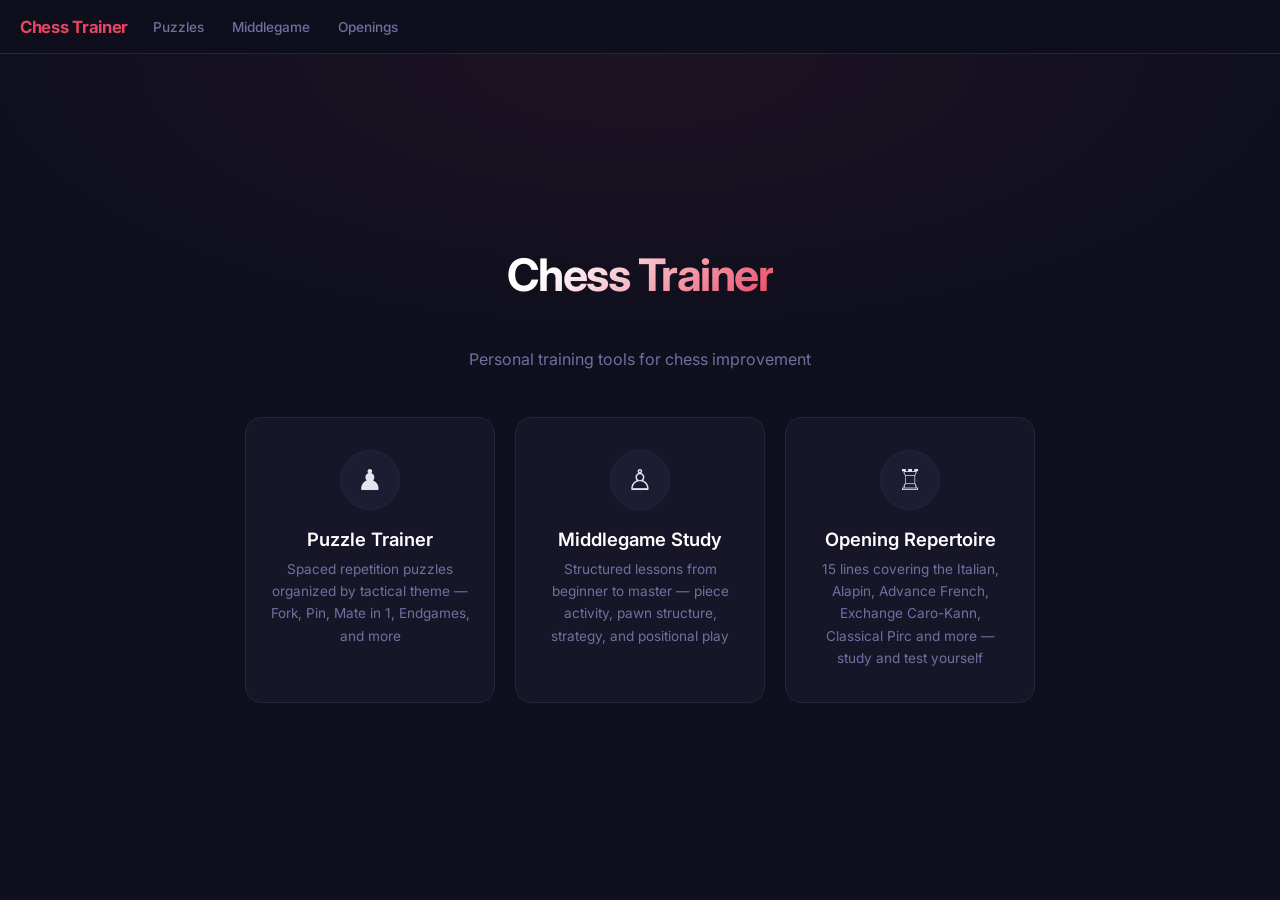
==== commit 56f6f143: "Add Opening Repertoire feature with Study and Test modes 15 annotated lines across 6 sections (Itali" ====
--- a/index.html
+++ b/index.html
@@ -12,6 +12,7 @@
   <span class="logo">Chess Trainer</span>
   <a href="puzzles.html">Puzzles</a>
   <a href="middlegame.html">Middlegame</a>
+  <a href="opening.html">Openings</a>
 </nav>
 
 <div class="home-container">
@@ -28,6 +29,11 @@
         <h2>Middlegame Study</h2>
         <p>Structured lessons from beginner to master — piece activity, pawn structure, strategy, and positional play</p>
       </a>
+      <a href="opening.html" class="card">
+        <div class="card-icon">♖</div>
+        <h2>Opening Repertoire</h2>
+        <p>15 lines covering the Italian, Alapin, Advance French, Exchange Caro-Kann, Classical Pirc and more — study and test yourself</p>
+      </a>
     </div>
   </div>
 
--- a/css/style.css
+++ b/css/style.css
@@ -510,3 +510,369 @@
   .mg-example-card { max-width: 100%; min-width: 0; }
   .mg-ex-board { width: min(84vw, 320px); }
 }
+
+/* ── Opening Repertoire ─────────────────────────────────────────────────────── */
+
+.op-layout {
+  display: grid;
+  grid-template-columns: var(--sidebar-w) 1fr;
+  min-height: calc(100vh - var(--nav-h));
+}
+
+/* Sidebar */
+.op-sidebar {
+  border-right: 1px solid var(--border);
+  overflow-y: auto;
+  padding: 16px 0;
+  display: flex;
+  flex-direction: column;
+  gap: 0;
+}
+
+.op-progress-summary {
+  font-size: 0.75rem;
+  color: var(--muted);
+  padding: 0 16px 12px;
+  border-bottom: 1px solid var(--border);
+  margin-bottom: 8px;
+  letter-spacing: 0.04em;
+  text-transform: uppercase;
+}
+
+.op-section { margin-bottom: 2px; }
+
+.op-section-header {
+  display: flex;
+  align-items: center;
+  gap: 8px;
+  padding: 8px 14px;
+  cursor: pointer;
+  border-radius: 6px;
+  margin: 0 6px;
+  transition: background 0.15s;
+  user-select: none;
+}
+.op-section-header:hover { background: var(--surface-2); }
+
+.op-section-toggle { color: var(--muted); font-size: 0.75rem; width: 12px; flex-shrink: 0; }
+.op-section-name   { flex: 1; font-size: 0.82rem; font-weight: 600; color: var(--text); }
+.op-section-count  { font-size: 0.72rem; color: var(--muted); }
+
+.op-section-badge {
+  font-size: 0.65rem;
+  font-weight: 700;
+  padding: 2px 6px;
+  border-radius: 4px;
+  letter-spacing: 0.03em;
+}
+.op-color-1 { background: #1a3a2a; color: #4ade80; }
+.op-color-2 { background: #3a1a1a; color: #f87171; }
+.op-color-3 { background: #1a2a3a; color: #60a5fa; }
+.op-color-4 { background: #2a1a3a; color: #c084fc; }
+.op-color-5 { background: #3a2a1a; color: #fb923c; }
+.op-color-6 { background: #2a3a1a; color: #a3e635; }
+
+.op-section-lines { padding: 0 6px 4px; }
+
+.op-line-item {
+  display: flex;
+  align-items: center;
+  padding: 7px 10px 7px 26px;
+  border-radius: 6px;
+  cursor: pointer;
+  font-size: 0.8rem;
+  color: var(--muted);
+  transition: background 0.15s, color 0.15s;
+}
+.op-line-item:hover      { background: var(--surface-2); color: var(--text); }
+.op-line-item.active     { background: rgba(233,69,96,0.15); color: var(--accent); }
+.op-line-item.learned    { color: #4ade80; }
+
+.op-line-name  { flex: 1; line-height: 1.3; }
+.op-line-check { font-size: 0.7rem; color: #4ade80; }
+
+/* Main area */
+.op-main {
+  display: flex;
+  flex-direction: column;
+  padding: 28px 32px;
+  gap: 20px;
+  overflow-y: auto;
+}
+
+/* Welcome */
+.op-welcome {
+  display: flex;
+  flex-direction: column;
+  align-items: center;
+  justify-content: center;
+  gap: 12px;
+  margin: auto;
+  text-align: center;
+  max-width: 400px;
+  padding: 40px 0;
+}
+.op-welcome-icon { font-size: 3.5rem; }
+.op-welcome h2   { font-size: 1.6rem; margin: 0; }
+.op-welcome p    { color: var(--muted); margin: 0; font-size: 0.95rem; }
+.op-welcome-sub  { font-size: 0.82rem !important; }
+
+/* Lesson header */
+.op-lesson-header {
+  display: flex;
+  align-items: center;
+  gap: 12px;
+  flex-wrap: wrap;
+}
+.op-lesson-header h1 { font-size: 1.35rem; margin: 0; }
+.op-eco-badge {
+  font-size: 0.72rem;
+  font-weight: 700;
+  padding: 3px 8px;
+  border-radius: 4px;
+  background: var(--surface-2);
+  color: var(--muted);
+  letter-spacing: 0.04em;
+}
+
+/* Tabs */
+.op-tabs {
+  display: flex;
+  gap: 4px;
+  border-bottom: 1px solid var(--border);
+  padding-bottom: 0;
+}
+.op-tab {
+  background: none;
+  border: none;
+  color: var(--muted);
+  font-size: 0.9rem;
+  font-weight: 500;
+  padding: 8px 18px;
+  cursor: pointer;
+  border-bottom: 2px solid transparent;
+  margin-bottom: -1px;
+  transition: color 0.15s, border-color 0.15s;
+  font-family: inherit;
+}
+.op-tab:hover  { color: var(--text); }
+.op-tab.active { color: var(--accent); border-bottom-color: var(--accent); }
+
+/* Board + move list */
+.op-study-area,
+.op-test-area {
+  display: flex;
+  flex-direction: column;
+  gap: 20px;
+}
+
+.op-board-area {
+  display: flex;
+  gap: 20px;
+  align-items: flex-start;
+}
+
+.op-move-list-panel {
+  flex: 1;
+  min-width: 0;
+  background: var(--surface);
+  border: 1px solid var(--border);
+  border-radius: 10px;
+  padding: 12px;
+  max-height: 340px;
+  overflow-y: auto;
+  display: flex;
+  flex-direction: column;
+  gap: 0;
+}
+
+.op-move-list-title {
+  font-size: 0.72rem;
+  text-transform: uppercase;
+  letter-spacing: 0.06em;
+  color: var(--muted);
+  margin-bottom: 8px;
+  font-weight: 600;
+}
+
+.op-move-list {
+  display: flex;
+  flex-direction: column;
+  gap: 1px;
+}
+
+.op-move-pair {
+  display: flex;
+  align-items: center;
+  gap: 4px;
+  border-radius: 4px;
+  padding: 1px 2px;
+}
+
+.op-move-num {
+  font-size: 0.72rem;
+  color: var(--muted);
+  width: 20px;
+  flex-shrink: 0;
+  text-align: right;
+}
+
+.op-half-move {
+  padding: 3px 7px;
+  border-radius: 4px;
+  font-size: 0.85rem;
+  font-family: 'SFMono-Regular', 'Consolas', monospace;
+  cursor: pointer;
+  color: var(--muted);
+  transition: background 0.1s, color 0.1s;
+  min-width: 46px;
+}
+.op-half-move:hover   { background: var(--surface-2); color: var(--text); }
+.op-half-move.done    { color: var(--text-secondary, #c0c0d0); }
+.op-half-move.current { background: rgba(233,69,96,0.2); color: var(--accent); font-weight: 600; }
+.op-half-move.has-comment { text-decoration: underline dotted; }
+
+/* Comment */
+.op-comment-area {
+  margin-top: 8px;
+  background: rgba(233,69,96,0.08);
+  border-left: 3px solid var(--accent);
+  border-radius: 0 6px 6px 0;
+  padding: 8px 12px;
+  font-size: 0.85rem;
+  color: var(--muted);
+  line-height: 1.5;
+}
+
+/* Nav buttons */
+.op-nav-btns {
+  display: flex;
+  gap: 8px;
+  margin-top: 10px;
+}
+
+/* Summary & Ideas */
+.op-section-label {
+  font-size: 0.72rem;
+  text-transform: uppercase;
+  letter-spacing: 0.06em;
+  color: var(--muted);
+  font-weight: 600;
+  margin-bottom: 6px;
+}
+
+.op-summary-block,
+.op-ideas-block {
+  background: var(--surface);
+  border: 1px solid var(--border);
+  border-radius: 10px;
+  padding: 14px 16px;
+}
+
+.op-summary-text {
+  color: var(--text);
+  font-size: 0.9rem;
+  line-height: 1.6;
+  margin: 0;
+}
+
+.op-ideas-list {
+  margin: 0;
+  padding-left: 18px;
+  display: flex;
+  flex-direction: column;
+  gap: 5px;
+}
+.op-ideas-list li {
+  color: var(--text);
+  font-size: 0.88rem;
+  line-height: 1.5;
+}
+
+/* Mark as Learned */
+.op-learn-area {
+  display: flex;
+  align-items: center;
+  gap: 12px;
+  padding-top: 4px;
+}
+.op-learn-note { font-size: 0.8rem; color: var(--muted); }
+
+.op-learn-btn { font-size: 0.85rem; padding: 9px 18px; }
+.op-learn-btn.op-learned-confirmed {
+  background: linear-gradient(135deg, #16a34a, #15803d);
+}
+
+/* Test status */
+.op-test-status-area {
+  margin-top: 8px;
+  display: flex;
+  flex-direction: column;
+  gap: 6px;
+}
+
+.op-test-status {
+  font-size: 0.9rem;
+  color: var(--muted);
+  padding: 8px 12px;
+  background: var(--surface);
+  border: 1px solid var(--border);
+  border-radius: 6px;
+}
+.op-test-status.ok  { color: #4ade80; border-color: #16a34a; background: rgba(22,163,74,0.08); }
+.op-test-status.bad { color: #f87171; border-color: #dc2626; background: rgba(220,38,38,0.08); }
+
+.op-test-complete {
+  font-size: 0.9rem;
+  font-weight: 600;
+  padding: 10px 14px;
+  border-radius: 6px;
+}
+.op-test-complete.success { background: rgba(22,163,74,0.15); color: #4ade80; }
+.op-test-complete.partial { background: rgba(234,179,8,0.12);  color: #facc15; }
+
+/* Test log */
+.op-test-log {
+  display: flex;
+  flex-direction: column;
+  gap: 3px;
+  overflow-y: auto;
+  max-height: 300px;
+}
+
+.op-log-item {
+  display: flex;
+  flex-direction: column;
+  padding: 4px 8px;
+  border-radius: 4px;
+  font-size: 0.82rem;
+}
+.op-log-item.correct { background: rgba(22,163,74,0.1);  color: #4ade80; }
+.op-log-item.wrong   { background: rgba(220,38,38,0.1);  color: #f87171; }
+.op-log-item.auto    { color: var(--muted); }
+
+.op-log-san     { font-family: 'SFMono-Regular', monospace; font-weight: 600; }
+.op-log-comment { font-size: 0.75rem; opacity: 0.8; margin-top: 1px; }
+
+/* Mobile */
+@media (max-width: 700px) {
+  .op-layout { grid-template-columns: 1fr; }
+
+  .op-sidebar {
+    border-right: none;
+    border-bottom: 1px solid var(--border);
+    max-height: 200px;
+    padding: 12px 0;
+  }
+
+  .op-main { padding: 16px; }
+
+  .op-board-area {
+    flex-direction: column;
+    align-items: stretch;
+  }
+
+  .op-move-list-panel {
+    max-height: 200px;
+  }
+}
